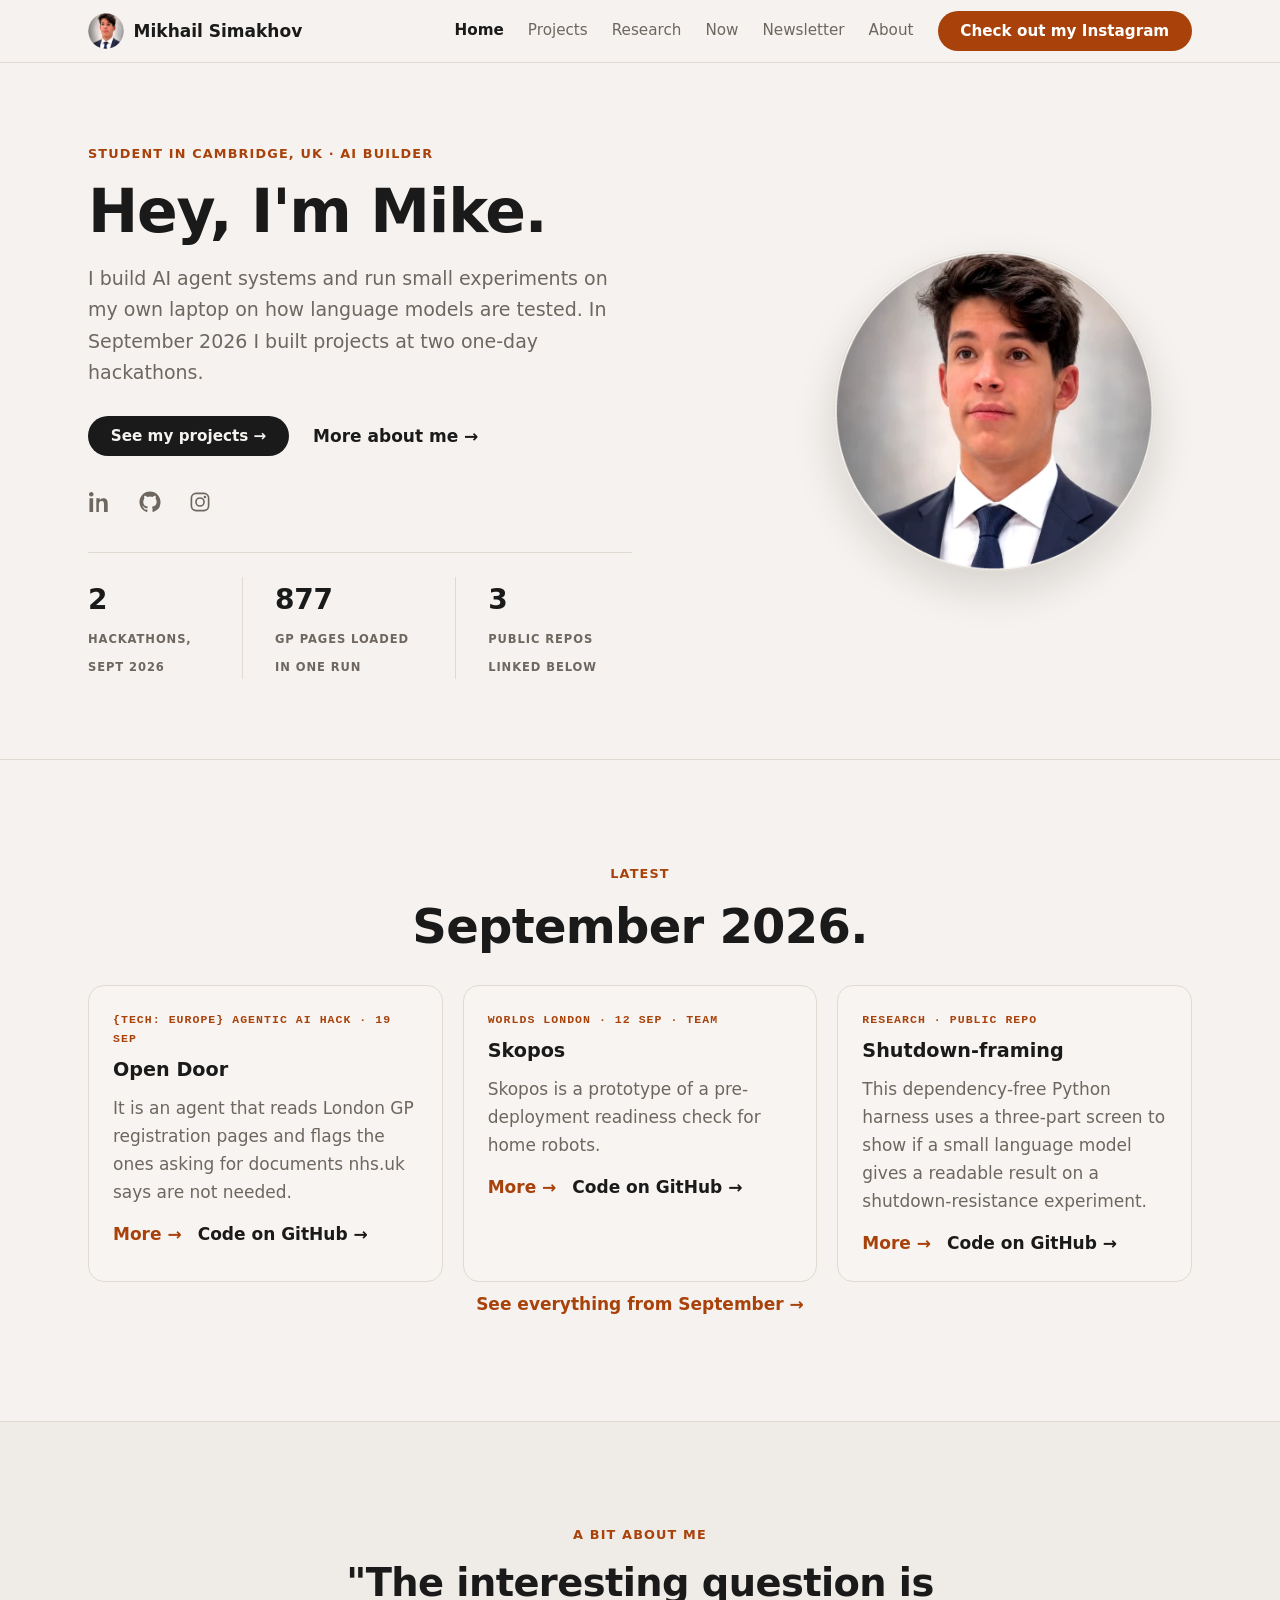
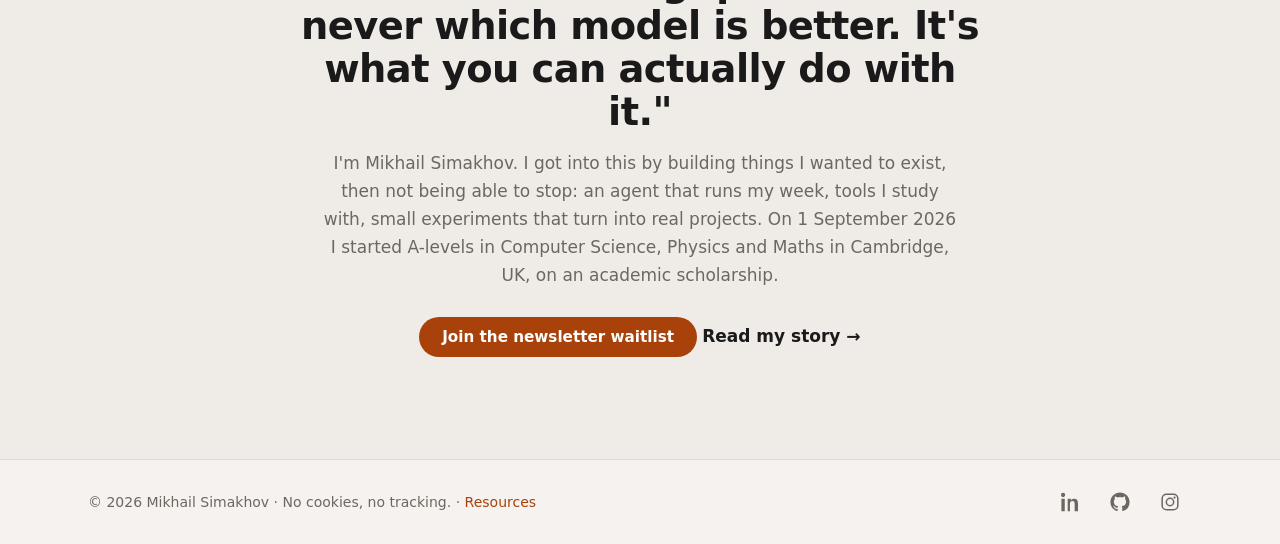
==== index.html @ c40afa93 "Split the homepage into Home, Projects, Research and Now; newsletter page says not ready yet; nav vi" ====
<!doctype html>
<html lang="en">
<head>
<meta charset="utf-8">
<meta name="viewport" content="width=device-width, initial-scale=1">
<meta http-equiv="Content-Security-Policy" content="default-src 'none'; img-src 'self'; style-src 'self'; manifest-src 'self'; base-uri 'none'; form-action 'none'">
<meta name="referrer" content="no-referrer">
<!-- Note: X-Frame-Options / CSP frame-ancestors would block iframe embedding (clickjacking),
     but they only work as HTTP response headers, which GitHub Pages cannot set, and
     frame-ancestors is ignored inside a <meta> tag. This page has no forms, auth, cookies,
     or state-changing actions, so residual clickjacking risk is limited to a tricked click
     on an outbound link to a public profile. If real header control is ever needed, front
     the site with Cloudflare and set X-Frame-Options: DENY there. -->
<title>Mikhail Simakhov · student building AI agent systems</title>
<meta name="description" content="Mikhail Simakhov is a student in Cambridge who builds AI agent systems, hackathon prototypes and small experiments on how language models are tested.">
<link rel="canonical" href="https://msimakhov-star.github.io/">
<meta name="theme-color" media="(prefers-color-scheme: light)" content="#F5F2EF">
<meta name="theme-color" media="(prefers-color-scheme: dark)" content="#17130F">
<meta property="og:type" content="website">
<meta property="og:title" content="Mikhail Simakhov">
<meta property="og:description" content="Mikhail Simakhov is a student in Cambridge who builds AI agent systems, hackathon prototypes and small experiments on how language models are tested.">
<meta property="og:url" content="https://msimakhov-star.github.io/">
<meta property="og:site_name" content="Mikhail Simakhov">
<meta property="og:locale" content="en_US">
<meta property="og:image" content="https://msimakhov-star.github.io/assets/og.png">
<meta property="og:image:width" content="1200">
<meta property="og:image:height" content="630">
<meta property="og:image:alt" content="Mikhail Simakhov, student building AI agent systems">
<meta name="twitter:card" content="summary_large_image">
<meta name="twitter:image:alt" content="Mikhail Simakhov, student building AI agent systems">
<meta name="author" content="Mikhail Simakhov">
<link rel="icon" type="image/svg+xml" href="/assets/favicon.svg">
<link rel="icon" href="/assets/favicon-32.png" type="image/png">
<link rel="apple-touch-icon" href="/assets/apple-touch-icon.png">
<link rel="manifest" href="/site.webmanifest">
<link rel="preload" as="image" href="/assets/headshot.webp" type="image/webp" fetchpriority="high">
<link rel="stylesheet" href="/styles.css">
<script type="application/ld+json">
{
  "@context": "https://schema.org",
  "@graph": [
    {
      "@type": "Person",
      "@id": "https://msimakhov-star.github.io/#person",
      "name": "Mikhail Simakhov",
      "alternateName": "Mike Simakhov",
      "url": "https://msimakhov-star.github.io/",
      "jobTitle": "Student",
      "description": "Student in Cambridge, UK, who builds AI agent systems.",
      "knowsAbout": ["Artificial intelligence", "AI agents", "LLM evaluation", "Software development"],
      "sameAs": [
        "https://www.linkedin.com/in/mikhail-simakhov-2706123b4/",
        "https://github.com/msimakhov-star",
        "https://www.instagram.com/mikgpt/"
      ]
    },
    {
      "@type": "WebSite",
      "@id": "https://msimakhov-star.github.io/#website",
      "url": "https://msimakhov-star.github.io/",
      "name": "Mikhail Simakhov",
      "author": { "@id": "https://msimakhov-star.github.io/#person" }
    }
  ]
}
</script>
</head>
<body>

<a class="skip-link" href="#top">Skip to content</a>

<header class="topbar">
  <div class="wrap-wide bar">
    <a class="brand" href="#top" aria-label="Mikhail Simakhov, home">
      <img src="/assets/headshot.webp" alt="" width="36" height="36">
      <span>Mikhail Simakhov</span>
    </a>
    <nav class="topnav" aria-label="Pages">
      <a href="/" class="active" aria-current="page">Home</a>
      <a href="/projects/">Projects</a>
      <a href="/research/">Research</a>
      <a href="/now/">Now</a>
      <a href="/newsletter/">Newsletter</a>
      <a href="/about/">About</a>
    </nav>
    <a class="btn btn-accent" href="https://www.instagram.com/mikgpt/" rel="noopener">Check out my Instagram</a>
  </div>
</header>

<main id="top">

<section class="wrap-wide hero">
  <div class="hero-text">
    <p class="kicker">Student in Cambridge, UK &middot; AI builder</p>
    <h1>Hey, I'm Mike.</h1>
    <p class="lead">I build AI agent systems and run small experiments on my own laptop on how language models are tested. In September 2026 I built projects at two one-day hackathons.</p>
    <div class="hero-actions">
      <a class="btn btn-dark" href="/projects/">See my projects &rarr;</a>
      <a class="quiet-link" href="/about/">More about me &rarr;</a>
    </div>
    <ul class="social" aria-label="Profiles">
      <li><a href="https://www.linkedin.com/in/mikhail-simakhov-2706123b4/" aria-label="LinkedIn" rel="noopener">
        <svg viewBox="0 0 24 24" width="22" height="22" aria-hidden="true"><path fill="currentColor" d="M4.98 3.5C4.98 4.88 3.87 6 2.5 6S0 4.88 0 3.5 1.12 1 2.5 1s2.48 1.12 2.48 2.5zM.5 8h4V23h-4V8zm7.5 0h3.8v2.05h.05c.53-1 1.83-2.05 3.77-2.05 4.03 0 4.78 2.65 4.78 6.1V23h-4v-7.9c0-1.88-.03-4.3-2.62-4.3-2.62 0-3.02 2.05-3.02 4.17V23H8V8z"/></svg>
      </a></li>
      <li><a href="https://github.com/msimakhov-star" aria-label="GitHub" rel="noopener">
        <svg viewBox="0 0 24 24" width="22" height="22" aria-hidden="true"><path fill="currentColor" d="M12 .5C5.65.5.5 5.65.5 12c0 5.08 3.29 9.39 7.86 10.91.58.11.79-.25.79-.55 0-.27-.01-1.17-.02-2.12-3.2.7-3.88-1.36-3.88-1.36-.52-1.33-1.28-1.68-1.28-1.68-1.04-.71.08-.7.08-.7 1.15.08 1.76 1.18 1.76 1.18 1.03 1.76 2.69 1.25 3.35.96.1-.75.4-1.25.72-1.54-2.55-.29-5.24-1.28-5.24-5.68 0-1.26.45-2.28 1.18-3.09-.12-.29-.51-1.46.11-3.04 0 0 .96-.31 3.15 1.18a10.9 10.9 0 0 1 5.74 0c2.19-1.49 3.15-1.18 3.15-1.18.62 1.58.23 2.75.11 3.04.73.81 1.18 1.83 1.18 3.09 0 4.41-2.7 5.38-5.26 5.67.41.35.77 1.05.77 2.12 0 1.53-.01 2.76-.01 3.14 0 .3.2.67.8.55A11.52 11.52 0 0 0 23.5 12C23.5 5.65 18.35.5 12 .5z"/></svg>
      </a></li>
      <li><a href="https://www.instagram.com/mikgpt/" aria-label="Instagram" rel="noopener">
        <svg viewBox="0 0 24 24" width="22" height="22" aria-hidden="true"><rect x="2.6" y="2.6" width="18.8" height="18.8" rx="5.2" fill="none" stroke="currentColor" stroke-width="1.8"/><circle cx="12" cy="12" r="4.4" fill="none" stroke="currentColor" stroke-width="1.8"/><circle cx="17.4" cy="6.6" r="1.35" fill="currentColor"/></svg>
      </a></li>
    </ul>
    <div class="stats" role="group" aria-label="Quick facts">
      <div class="stat"><strong>2</strong><span>hackathons, Sept 2026</span></div>
      <div class="stat"><strong>877</strong><span>GP pages loaded in one run</span></div>
      <div class="stat"><strong>3</strong><span>public repos linked below</span></div>
    </div>
  </div>
  <div class="hero-photo">
    <img src="/assets/headshot.webp" alt="Mikhail Simakhov" width="360" height="360" fetchpriority="high">
  </div>
</section>

<section class="band centered" id="latest">
  <div class="wrap-wide">
    <p class="kicker">Latest</p>
    <h2>September 2026.</h2>
    <div class="nl-grid">
      <article class="card nlcard">
        <p class="label">{Tech: Europe} Agentic AI Hack &middot; 19 Sep</p>
        <h3>Open Door</h3>
        <p>It is an agent that reads London GP registration pages and flags the ones asking for documents nhs.uk says are not needed.</p>
        <p class="card-links"><a class="quiet-link accent" href="/projects/#opendoor">More &rarr;</a> <a class="quiet-link" href="https://github.com/msimakhov-star/opendoor" rel="noopener">Code on GitHub &rarr;</a></p>
      </article>
      <article class="card nlcard">
        <p class="label">Worlds London &middot; 12 Sep &middot; team</p>
        <h3>Skopos</h3>
        <p>Skopos is a prototype of a pre-deployment readiness check for home robots.</p>
        <p class="card-links"><a class="quiet-link accent" href="/projects/#skopos">More &rarr;</a> <a class="quiet-link" href="https://github.com/msimakhov-star/skopos-demo" rel="noopener">Code on GitHub &rarr;</a></p>
      </article>
      <article class="card nlcard">
        <p class="label">Research &middot; public repo</p>
        <h3>Shutdown-framing</h3>
        <p>This dependency-free Python harness uses a three-part screen to show if a small language model gives a readable result on a shutdown-resistance experiment.</p>
        <p class="card-links"><a class="quiet-link accent" href="/research/#shutdown-framing">More &rarr;</a> <a class="quiet-link" href="https://github.com/msimakhov-star/shutdown-framing" rel="noopener">Code on GitHub &rarr;</a></p>
      </article>
    </div>
    <p class="centered-row"><a class="quiet-link accent" href="/now/">See everything from September &rarr;</a></p>
  </div>
</section>

<section class="band centered tinted" id="about">
  <div class="wrap-narrow">
    <p class="kicker">A bit about me</p>
    <h2 class="quote">"The interesting question is never which model is better. It's what you can actually do with it."</h2>
    <p class="sub">I'm Mikhail Simakhov. I got into this by building things I wanted to exist, then not being able to stop: an agent that runs my week, tools I study with, small experiments that turn into real projects. On 1 September 2026 I started A-levels in Computer Science, Physics and Maths in Cambridge, UK, on an academic scholarship.</p>
    <p class="centered-row"><a class="btn btn-accent" href="/newsletter/">Join the newsletter waitlist</a> <a class="quiet-link" href="/about/">Read my story &rarr;</a></p>
  </div>
</section>

</main>

<footer>
  <div class="wrap-wide foot">
    <p>&copy; 2026 Mikhail Simakhov &middot; No cookies, no tracking. &middot; <a href="/resources/">Resources</a></p>
    <ul class="social social-compact" aria-label="Profiles">
      <li><a href="https://www.linkedin.com/in/mikhail-simakhov-2706123b4/" aria-label="LinkedIn" rel="noopener">
        <svg viewBox="0 0 24 24" width="20" height="20" aria-hidden="true"><path fill="currentColor" d="M4.98 3.5C4.98 4.88 3.87 6 2.5 6S0 4.88 0 3.5 1.12 1 2.5 1s2.48 1.12 2.48 2.5zM.5 8h4V23h-4V8zm7.5 0h3.8v2.05h.05c.53-1 1.83-2.05 3.77-2.05 4.03 0 4.78 2.65 4.78 6.1V23h-4v-7.9c0-1.88-.03-4.3-2.62-4.3-2.62 0-3.02 2.05-3.02 4.17V23H8V8z"/></svg>
      </a></li>
      <li><a href="https://github.com/msimakhov-star" aria-label="GitHub" rel="noopener">
        <svg viewBox="0 0 24 24" width="20" height="20" aria-hidden="true"><path fill="currentColor" d="M12 .5C5.65.5.5 5.65.5 12c0 5.08 3.29 9.39 7.86 10.91.58.11.79-.25.79-.55 0-.27-.01-1.17-.02-2.12-3.2.7-3.88-1.36-3.88-1.36-.52-1.33-1.28-1.68-1.28-1.68-1.04-.71.08-.7.08-.7 1.15.08 1.76 1.18 1.76 1.18 1.03 1.76 2.69 1.25 3.35.96.1-.75.4-1.25.72-1.54-2.55-.29-5.24-1.28-5.24-5.68 0-1.26.45-2.28 1.18-3.09-.12-.29-.51-1.46.11-3.04 0 0 .96-.31 3.15 1.18a10.9 10.9 0 0 1 5.74 0c2.19-1.49 3.15-1.18 3.15-1.18.62 1.58.23 2.75.11 3.04.73.81 1.18 1.83 1.18 3.09 0 4.41-2.7 5.38-5.26 5.67.41.35.77 1.05.77 2.12 0 1.53-.01 2.76-.01 3.14 0 .3.2.67.8.55A11.52 11.52 0 0 0 23.5 12C23.5 5.65 18.35.5 12 .5z"/></svg>
      </a></li>
      <li><a href="https://www.instagram.com/mikgpt/" aria-label="Instagram" rel="noopener">
        <svg viewBox="0 0 24 24" width="20" height="20" aria-hidden="true"><rect x="2.6" y="2.6" width="18.8" height="18.8" rx="5.2" fill="none" stroke="currentColor" stroke-width="1.8"/><circle cx="12" cy="12" r="4.4" fill="none" stroke="currentColor" stroke-width="1.8"/><circle cx="17.4" cy="6.6" r="1.35" fill="currentColor"/></svg>
      </a></li>
    </ul>
  </div>
</footer>

</body>
</html>
---- styles.css ----
/* Mikhail Simakhov, personal site. Plain CSS, no framework. */

:root {
  color-scheme: light dark;
  --bg: #F5F2EF;
  --tint: #EFEBE6;
  --ink: #1A1A1A;
  --muted: #6E675F;
  --accent: #A8420A;
  --line: #E0DAD2;
  --card: #F7F4F1;
  --soft: #F0E7DC;
  --sans: system-ui, -apple-system, "Segoe UI", Roboto, "Helvetica Neue", sans-serif;
  --mono: ui-monospace, "SF Mono", Menlo, Consolas, monospace;
}

@media (prefers-color-scheme: dark) {
  :root {
    --bg: #17130F;
    --tint: #1C1712;
    --ink: #EDE6DB;
    --muted: #A69A89;
    --accent: #F0914E;
    --line: #2D2721;
    --card: #201B15;
    --soft: #262019;
  }
}

* { box-sizing: border-box; }

html { scroll-behavior: smooth; }
[id] { scroll-margin-top: 5rem; }
@media (prefers-reduced-motion: reduce) {
  html { scroll-behavior: auto; }
  * { transition: none !important; animation: none !important; }
}

body {
  margin: 0;
  background: var(--bg);
  color: var(--ink);
  font-family: var(--sans);
  font-size: 1.0625rem;
  line-height: 1.65;
  -webkit-font-smoothing: antialiased;
  text-rendering: optimizeLegibility;
}

.wrap-wide {
  max-width: 72rem;
  margin: 0 auto;
  padding-left: 1.5rem;
  padding-right: 1.5rem;
}
.wrap-narrow {
  max-width: 46rem;
  margin: 0 auto;
  padding-left: 1.5rem;
  padding-right: 1.5rem;
}

/* ---------- links & buttons ---------- */

a { color: var(--accent); text-decoration: none; }

:focus-visible {
  outline: 2px solid var(--accent);
  outline-offset: 3px;
  border-radius: 4px;
}

.skip-link {
  position: absolute;
  left: 0.5rem;
  top: -3rem;
  z-index: 100;
  background: var(--accent);
  color: #fff;
  padding: 0.6rem 1rem;
  border-radius: 8px;
  font-weight: 600;
  font-size: 0.95rem;
  transition: top 140ms ease;
}
.skip-link:focus { top: 0.5rem; }
@media (prefers-color-scheme: dark) {
  .skip-link { color: #17130F; }
}

.btn {
  display: inline-block;
  padding: 0.7em 1.5em;
  border-radius: 999px;
  font-weight: 600;
  font-size: 0.95rem;
  line-height: 1.2;
  white-space: nowrap;
  transition: opacity 120ms ease;
}
.btn:hover { opacity: 0.85; }
.btn-accent { background: var(--accent); color: #fff; }
.btn-dark { background: var(--ink); color: var(--bg); }
.btn-outline { border: 1px solid var(--line); color: var(--ink); background: transparent; }
@media (prefers-color-scheme: dark) {
  .btn-accent { color: #17130F; }
}

.quiet-link { color: var(--ink); font-weight: 600; }
.quiet-link:hover { color: var(--accent); }
.quiet-link.accent { color: var(--accent); }

/* ---------- top bar (sticky, like the reference) ---------- */

.topbar {
  position: sticky;
  top: 0;
  z-index: 40;
  border-bottom: 1px solid var(--line);
  background: var(--bg);
}
.bar {
  display: flex;
  align-items: center;
  gap: 1.5rem;
  padding-top: 0.7rem;
  padding-bottom: 0.7rem;
}
.brand {
  display: flex;
  align-items: center;
  gap: 0.6rem;
  color: var(--ink);
  font-weight: 700;
}
.brand img { border-radius: 50%; display: block; }
.topnav {
  display: flex;
  gap: 1.5rem;
  margin-left: auto;
}
.topnav a { color: var(--muted); font-weight: 500; font-size: 0.95rem; }
.topnav a:hover { color: var(--ink); }
.topnav a.active { color: var(--ink); font-weight: 700; }
@media (max-width: 47rem) {
  .bar { flex-wrap: wrap; row-gap: 0.25rem; }
  .bar > .btn { margin-left: auto; }
  .topbar { position: static; }
  .topnav { order: 3; width: 100%; margin-left: 0; flex-wrap: wrap; gap: 0 1.1rem; }
  .topnav a { white-space: nowrap; padding: 0.5rem 0; }
}
@media (max-width: 30rem) {
  .brand span { display: none; }
}

/* ---------- hero ---------- */

.hero {
  display: grid;
  grid-template-columns: minmax(0, 1.25fr) minmax(0, 0.75fr);
  gap: 3rem;
  align-items: center;
  padding-top: 5rem;
  padding-bottom: 5rem;
}

.kicker {
  color: var(--accent);
  font-size: 0.8rem;
  font-weight: 700;
  letter-spacing: 0.09em;
  text-transform: uppercase;
  margin: 0 0 1rem;
}

h1 {
  font-size: clamp(2.6rem, 7vw, 3.75rem);
  font-weight: 800;
  letter-spacing: -0.02em;
  line-height: 1.05;
  margin: 0 0 1.25rem;
}

.lead {
  font-size: 1.1875rem;
  color: var(--muted);
  max-width: 34rem;
  margin: 0 0 1.75rem;
}

.hero-actions {
  display: flex;
  align-items: center;
  gap: 1.5rem;
  margin-bottom: 1.5rem;
  flex-wrap: wrap;
}

.social {
  list-style: none;
  display: flex;
  gap: 0.35rem;
  padding: 0;
  margin: 0 0 1.75rem;
  margin-left: -0.6rem;
}
.social a {
  color: var(--muted);
  display: inline-flex;
  align-items: center;
  justify-content: center;
  width: 44px;
  height: 44px;
}
.social a:hover { color: var(--accent); }

.stats {
  display: flex;
  gap: 2rem;
  border-top: 1px solid var(--line);
  padding-top: 1.5rem;
  max-width: 34rem;
}
.stat + .stat {
  border-left: 1px solid var(--line);
  padding-left: 2rem;
}
.stat strong {
  display: block;
  font-size: 1.75rem;
  font-weight: 800;
  letter-spacing: -0.01em;
}
.stat span {
  font-size: 0.72rem;
  font-weight: 600;
  letter-spacing: 0.08em;
  text-transform: uppercase;
  color: var(--muted);
}

.hero-photo img {
  display: block;
  width: min(100%, 320px);
  height: auto;
  margin: 0 auto;
  border-radius: 50%;
  border: 1px solid var(--line);
  box-shadow: 0 18px 44px rgba(26, 20, 12, 0.14);
}

@media (max-width: 46rem) {
  .hero { grid-template-columns: 1fr; gap: 2rem; padding-top: 2.5rem; padding-bottom: 3rem; }
  .hero-photo { order: -1; }
  .hero-photo img { width: 168px; margin: 0; }
  .stats { gap: 1.5rem; }
}

/* ---------- section bands (border-t rhythm like the reference) ---------- */

.band {
  border-top: 1px solid var(--line);
  padding-top: clamp(4rem, 8vw, 7rem);
  padding-bottom: clamp(4rem, 8vw, 7rem);
}
.band.tinted { background: var(--tint); }

.centered { text-align: center; }
.centered .sub { margin-left: auto; margin-right: auto; }

h2 {
  font-size: clamp(1.9rem, 4.5vw, 3rem);
  font-weight: 800;
  letter-spacing: -0.015em;
  line-height: 1.12;
  margin: 0 0 1rem;
}
h2.quote { font-size: clamp(1.6rem, 4vw, 2.4rem); }

.sub {
  color: var(--muted);
  font-size: 1.0625rem;
  max-width: 40rem;
  margin: 0 0 2.25rem;
}

h3 { font-size: 1.2rem; font-weight: 700; margin: 0.35rem 0 0.6rem; }

.label {
  font-family: var(--mono);
  font-size: 0.72rem;
  letter-spacing: 0.09em;
  text-transform: uppercase;
  color: var(--accent);
  font-weight: 600;
}
p.label { margin: 0; }

.cta-row { display: flex; align-items: center; gap: 1.25rem; flex-wrap: wrap; }
.centered-row { justify-content: center; margin-top: 0.5rem; }
p.centered-row { margin-bottom: 0; }

.now { list-style: none; padding: 0; margin: 2rem 0 0; }
.now li { border-top: 1px solid var(--line); padding: 1rem 0; }
.now p { margin: 0.25rem 0 0; color: var(--muted); }

.fineprint {
  color: var(--muted);
  font-size: 0.875rem;
  margin: 1.25rem 0 0;
}
.dot {
  display: inline-block;
  width: 8px; height: 8px;
  border-radius: 50%;
  background: #3E9B4F;
  margin-right: 0.5rem;
}

/* ---------- cards ---------- */

.card {
  background: var(--card);
  border: 1px solid var(--line);
  border-radius: 16px;
  transition: transform 180ms ease, box-shadow 180ms ease, border-color 180ms ease;
}

/* ---------- writing ---------- */

.writing-grid {
  display: grid;
  grid-template-columns: minmax(0, 1fr) minmax(0, 1fr);
  gap: 3.5rem;
  align-items: center;
}
.writing-pitch { text-align: left; }
.writing-pitch .sub { margin-bottom: 1.75rem; }
.writing-cards { display: grid; gap: 1.25rem; }
.wcard {
  display: block;
  color: var(--ink);
  padding: 1.4rem 1.6rem;
  transition: border-color 120ms ease;
}
.wcard:hover { border-color: var(--accent); transform: translateY(-3px); }
.wcard .label { display: block; color: var(--muted); margin-bottom: 0.4rem; }
.wtitle { display: block; font-weight: 700; font-size: 1.08rem; line-height: 1.35; margin-bottom: 0.35rem; }
.wdesc { display: block; color: var(--muted); font-size: 0.92rem; line-height: 1.55; }
@media (max-width: 52rem) {
  .writing-grid { grid-template-columns: 1fr; gap: 2.5rem; }
  .writing-pitch { order: -1; }
}

/* ---------- projects grid ---------- */

.project-grid {
  display: grid;
  grid-template-columns: repeat(auto-fit, minmax(min(19rem, 100%), 1fr));
  gap: 1.5rem;
  text-align: left;
  margin-top: 2.5rem;
}
.pcard { overflow: hidden; display: flex; flex-direction: column; }
.pcard:hover {
  transform: translateY(-6px);
  border-color: var(--accent);
  box-shadow: 0 16px 38px rgba(26, 20, 12, 0.14);
}
@media (prefers-color-scheme: dark) {
  .pcard:hover { box-shadow: 0 16px 40px rgba(0, 0, 0, 0.5); }
}
.pimg {
  background: var(--soft);
  border-bottom: 1px solid var(--line);
  padding: 1rem;
  overflow: hidden;
}
.pimg svg, .pimg img { transition: transform 220ms ease; }
.pcard:hover .pimg svg,
.pcard:hover .pimg img { transform: scale(1.03); }
.pimg svg { display: block; width: 100%; height: auto; }
.pimg-shot { padding: 0; }
.pimg-shot img { display: block; width: 100%; height: auto; }
.pcard:hover .d-main rect { stroke-width: 2; }
.pbody { padding: 1.4rem 1.6rem 1.6rem; }
.pbody p { color: var(--muted); font-size: 0.95rem; line-height: 1.6; margin: 0.6rem 0 0; }
.pbody p.label { color: var(--accent); margin: 0; }
.pbody h3 { color: var(--ink); }

.stack {
  font-family: var(--mono);
  font-size: 0.78rem;
  color: var(--muted) !important;
  margin-top: 1rem !important;
}

/* diagram nodes (used inside project card images) */
.d-node rect { fill: var(--bg); stroke: var(--muted); stroke-width: 1; }
.d-node text {
  fill: var(--ink);
  font-family: var(--mono);
  font-size: 12.5px;
  text-anchor: middle;
}
.d-main rect { stroke: var(--accent); stroke-width: 1.5; }
.d-arrow { stroke: var(--muted); stroke-width: 1.25; fill: none; }

/* ---------- toolbox ---------- */

.logo-strip {
  display: flex;
  flex-wrap: wrap;
  justify-content: center;
  gap: 0.5rem 2.5rem;
  border: 1px solid var(--line);
  border-radius: 16px;
  background: var(--card);
  padding: 1.5rem 2rem;
  margin: 0 auto 2.25rem;
  max-width: 56rem;
}
.logo-strip span {
  font-weight: 700;
  font-size: 1.05rem;
  color: var(--muted);
  transition: color 160ms ease;
}
.logo-strip:hover span { color: var(--ink); }

/* ---------- about ---------- */

#about .sub { margin-bottom: 1.75rem; }

/* ---------- daily stack ---------- */

.stack-grid {
  display: grid;
  grid-template-columns: repeat(auto-fit, minmax(min(15rem, 100%), 1fr));
  gap: 1.5rem;
  margin-top: 2.5rem;
  text-align: center;
}
.scard { padding: 2rem 1.75rem; }
.scard:hover {
  transform: translateY(-4px);
  border-color: var(--accent);
  box-shadow: 0 14px 32px rgba(26, 20, 12, 0.12);
}
@media (prefers-color-scheme: dark) {
  .scard:hover { box-shadow: 0 14px 34px rgba(0, 0, 0, 0.45); }
}
.scard p { color: var(--muted); font-size: 0.95rem; line-height: 1.6; margin: 0.4rem 0 1rem; }
.sicon { color: var(--ink); margin-bottom: 0.75rem; transition: color 180ms ease, transform 180ms ease; }
.sicon svg { display: inline-block; }
.scard:hover .sicon { color: var(--accent); transform: scale(1.08); }

/* ---------- 404 ---------- */

.notfound {
  max-width: 40rem;
  margin: 0 auto;
  min-height: 70vh;
  display: flex;
  flex-direction: column;
  justify-content: center;
  padding: 4rem 1.5rem;
}
.notfound h1 { margin-bottom: 1.25rem; }
.notfound .lead { margin-bottom: 2rem; }

/* ---------- footer ---------- */

footer { border-top: 1px solid var(--line); }
.foot {
  display: flex;
  align-items: center;
  justify-content: space-between;
  gap: 1rem;
  padding-top: 1.25rem;
  padding-bottom: 1.25rem;
  flex-wrap: wrap;
}
.foot p { font-size: 0.875rem; color: var(--muted); margin: 0; }
.social-compact { margin: 0; }
.social-compact a { width: 44px; height: 44px; }

/* ---------- newsletter page ---------- */

.nl-hero { padding-top: 2rem; }
.nl-face {
  border-radius: 50%;
  border: 1px solid var(--line);
  margin-bottom: 1rem;
}
.nl-form {
  display: flex;
  gap: 0.6rem;
  justify-content: center;
  flex-wrap: wrap;
  margin: 1.75rem auto 0.75rem;
  max-width: 30rem;
}
.nl-form input[type="email"] {
  flex: 1 1 14rem;
  min-width: 0;
  padding: 0.85rem 1.1rem;
  font: inherit;
  color: var(--ink);
  background: var(--card);
  border: 1px solid var(--line);
  border-radius: 10px;
}
.nl-form input[type="email"]::placeholder { color: var(--muted); }
.nl-form .btn { flex: 0 0 auto; }
.nl-grid {
  display: grid;
  grid-template-columns: repeat(auto-fit, minmax(15rem, 1fr));
  gap: 1.25rem;
  margin-top: 2rem;
  text-align: left;
}
.nlcard { padding: 1.5rem; }
.nlcard h3 { margin: 0 0 0.5rem; }
.nlcard p { margin: 0; color: var(--muted); }
.nlcard p.card-links { margin-top: 0.9rem; display: flex; gap: 1rem; flex-wrap: wrap; }
.project-grid.single { max-width: 36rem; margin-left: auto; margin-right: auto; }
.nlcard p.label { color: var(--accent); margin-bottom: 0.35rem; }
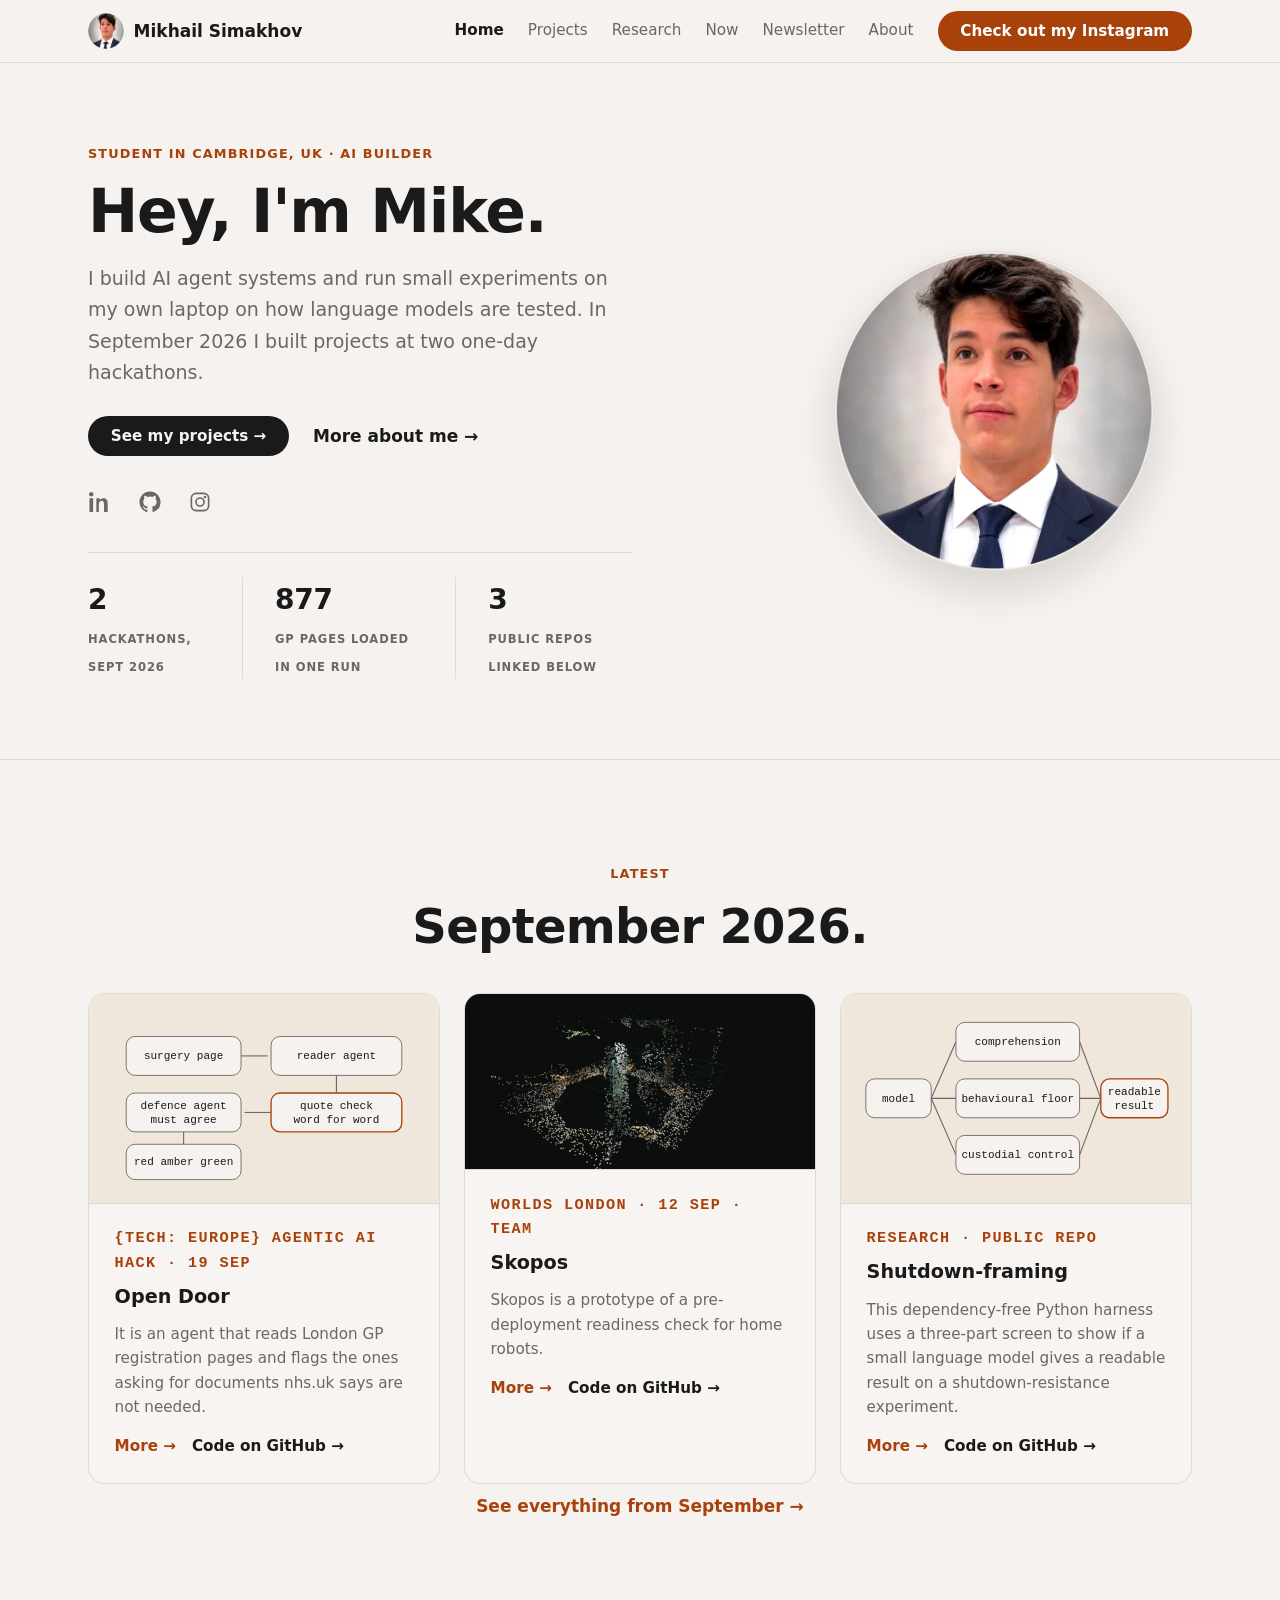
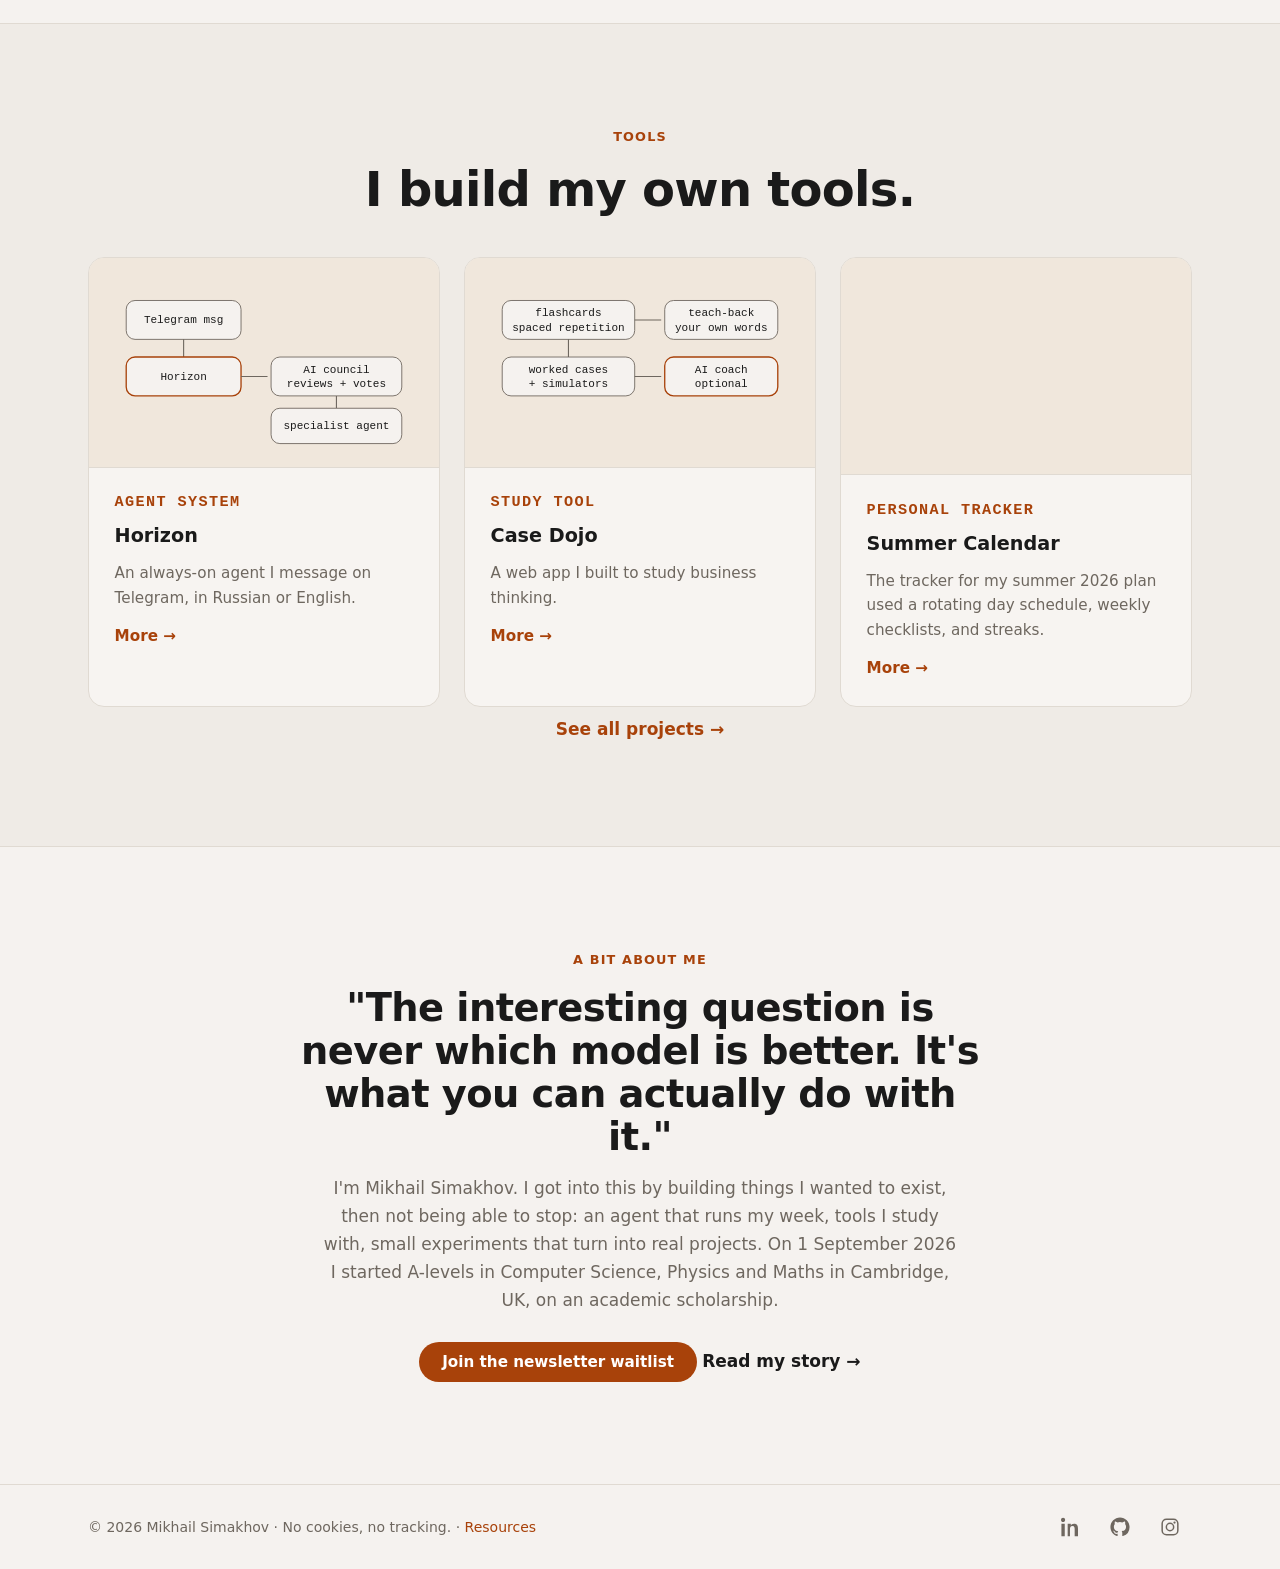
==== commit 4bf67384: "Add both research papers (descriptions only) and project pictures back on the homepage" ====
--- a/index.html
+++ b/index.html
@@ -124,31 +124,123 @@
   <div class="wrap-wide">
     <p class="kicker">Latest</p>
     <h2>September 2026.</h2>
-    <div class="nl-grid">
-      <article class="card nlcard">
-        <p class="label">{Tech: Europe} Agentic AI Hack &middot; 19 Sep</p>
-        <h3>Open Door</h3>
-        <p>It is an agent that reads London GP registration pages and flags the ones asking for documents nhs.uk says are not needed.</p>
-        <p class="card-links"><a class="quiet-link accent" href="/projects/#opendoor">More &rarr;</a> <a class="quiet-link" href="https://github.com/msimakhov-star/opendoor" rel="noopener">Code on GitHub &rarr;</a></p>
-      </article>
-      <article class="card nlcard">
-        <p class="label">Worlds London &middot; 12 Sep &middot; team</p>
-        <h3>Skopos</h3>
-        <p>Skopos is a prototype of a pre-deployment readiness check for home robots.</p>
-        <p class="card-links"><a class="quiet-link accent" href="/projects/#skopos">More &rarr;</a> <a class="quiet-link" href="https://github.com/msimakhov-star/skopos-demo" rel="noopener">Code on GitHub &rarr;</a></p>
-      </article>
-      <article class="card nlcard">
-        <p class="label">Research &middot; public repo</p>
-        <h3>Shutdown-framing</h3>
-        <p>This dependency-free Python harness uses a three-part screen to show if a small language model gives a readable result on a shutdown-resistance experiment.</p>
-        <p class="card-links"><a class="quiet-link accent" href="/research/#shutdown-framing">More &rarr;</a> <a class="quiet-link" href="https://github.com/msimakhov-star/shutdown-framing" rel="noopener">Code on GitHub &rarr;</a></p>
+    <div class="project-grid">
+      <article class="card pcard">
+        <div class="pimg" aria-hidden="true">
+          <svg viewBox="0 0 360 200" xmlns="http://www.w3.org/2000/svg">
+            <g class="d-node"><rect x="24" y="30" width="130" height="44" rx="10"/><text x="89" y="56">surgery page</text></g>
+            <path class="d-arrow" d="M154 52h30"/>
+            <g class="d-node"><rect x="188" y="30" width="148" height="44" rx="10"/><text x="262" y="56">reader agent</text></g>
+            <path class="d-arrow" d="M262 74v20"/>
+            <g class="d-node d-main"><rect x="188" y="94" width="148" height="44" rx="10"/><text x="262" y="112">quote check</text><text x="262" y="128">word for word</text></g>
+            <path class="d-arrow" d="M188 116h-30"/>
+            <g class="d-node"><rect x="24" y="94" width="130" height="44" rx="10"/><text x="89" y="112">defence agent</text><text x="89" y="128">must agree</text></g>
+            <path class="d-arrow" d="M89 138v14"/>
+            <g class="d-node"><rect x="24" y="152" width="130" height="40" rx="10"/><text x="89" y="176">red amber green</text></g>
+          </svg>
+        </div>
+        <div class="pbody">
+          <p class="label">{Tech: Europe} Agentic AI Hack &middot; 19 Sep</p>
+          <h3>Open Door</h3>
+          <p>It is an agent that reads London GP registration pages and flags the ones asking for documents nhs.uk says are not needed.</p>
+          <p class="card-links"><a class="quiet-link accent" href="/projects/#opendoor">More &rarr;</a> <a class="quiet-link" href="https://github.com/msimakhov-star/opendoor" rel="noopener">Code on GitHub &rarr;</a></p>
+        </div>
+      </article>
+      <article class="card pcard">
+        <div class="pimg pimg-shot">
+          <img src="/assets/skopos.webp" alt="Skopos point cloud view: a room rebuilt as coloured dots, with a grid floor" width="1400" height="700" loading="lazy" decoding="async">
+        </div>
+        <div class="pbody">
+          <p class="label">Worlds London &middot; 12 Sep &middot; team</p>
+          <h3>Skopos</h3>
+          <p>Skopos is a prototype of a pre-deployment readiness check for home robots.</p>
+          <p class="card-links"><a class="quiet-link accent" href="/projects/#skopos">More &rarr;</a> <a class="quiet-link" href="https://github.com/msimakhov-star/skopos-demo" rel="noopener">Code on GitHub &rarr;</a></p>
+        </div>
+      </article>
+      <article class="card pcard">
+        <div class="pimg" aria-hidden="true">
+          <svg viewBox="0 0 360 200" xmlns="http://www.w3.org/2000/svg">
+            <g class="d-node"><rect x="10" y="78" width="74" height="44" rx="10"/><text x="47" y="104">model</text></g>
+            <path class="d-arrow" d="M84 100L112 36M84 100h28M84 100L112 164"/>
+            <g class="d-node"><rect x="112" y="14" width="140" height="44" rx="10"/><text x="182" y="40">comprehension</text></g>
+            <g class="d-node"><rect x="112" y="78" width="140" height="44" rx="10"/><text x="182" y="104">behavioural floor</text></g>
+            <g class="d-node"><rect x="112" y="142" width="140" height="44" rx="10"/><text x="182" y="168">custodial control</text></g>
+            <path class="d-arrow" d="M252 36L276 100M252 100h24M252 164L276 100"/>
+            <g class="d-node d-main"><rect x="276" y="78" width="76" height="44" rx="10"/><text x="314" y="96">readable</text><text x="314" y="112">result</text></g>
+          </svg>
+        </div>
+        <div class="pbody">
+          <p class="label">Research &middot; public repo</p>
+          <h3>Shutdown-framing</h3>
+          <p>This dependency-free Python harness uses a three-part screen to show if a small language model gives a readable result on a shutdown-resistance experiment.</p>
+          <p class="card-links"><a class="quiet-link accent" href="/research/#shutdown-framing">More &rarr;</a> <a class="quiet-link" href="https://github.com/msimakhov-star/shutdown-framing" rel="noopener">Code on GitHub &rarr;</a></p>
+        </div>
       </article>
     </div>
     <p class="centered-row"><a class="quiet-link accent" href="/now/">See everything from September &rarr;</a></p>
   </div>
 </section>
 
-<section class="band centered tinted" id="about">
+<section class="band centered tinted" id="tools">
+  <div class="wrap-wide">
+    <p class="kicker">Tools</p>
+    <h2>I build my own tools.</h2>
+    <div class="project-grid">
+      <article class="card pcard">
+        <div class="pimg" aria-hidden="true">
+          <svg viewBox="0 0 360 200" xmlns="http://www.w3.org/2000/svg">
+            <g class="d-node"><rect x="24" y="30" width="130" height="44" rx="10"/><text x="89" y="56">Telegram msg</text></g>
+            <path class="d-arrow" d="M89 74v20"/>
+            <g class="d-node d-main"><rect x="24" y="94" width="130" height="44" rx="10"/><text x="89" y="120">Horizon</text></g>
+            <path class="d-arrow" d="M154 116h30"/>
+            <g class="d-node"><rect x="188" y="94" width="148" height="44" rx="10"/><text x="262" y="112">AI council</text><text x="262" y="128">reviews + votes</text></g>
+            <path class="d-arrow" d="M262 138v14"/>
+            <g class="d-node"><rect x="188" y="152" width="148" height="40" rx="10"/><text x="262" y="176">specialist agent</text></g>
+          </svg>
+        </div>
+        <div class="pbody">
+          <p class="label">Agent system</p>
+          <h3>Horizon</h3>
+          <p>An always-on agent I message on Telegram, in Russian or English.</p>
+          <p class="card-links"><a class="quiet-link accent" href="/projects/#horizon">More &rarr;</a></p>
+        </div>
+      </article>
+      <article class="card pcard">
+        <div class="pimg" aria-hidden="true">
+          <svg viewBox="0 0 360 200" xmlns="http://www.w3.org/2000/svg">
+            <g class="d-node"><rect x="24" y="30" width="150" height="44" rx="10"/><text x="99" y="48">flashcards</text><text x="99" y="64">spaced repetition</text></g>
+            <path class="d-arrow" d="M174 52h30"/>
+            <g class="d-node"><rect x="208" y="30" width="128" height="44" rx="10"/><text x="272" y="48">teach-back</text><text x="272" y="64">your own words</text></g>
+            <path class="d-arrow" d="M99 74v20"/>
+            <g class="d-node"><rect x="24" y="94" width="150" height="44" rx="10"/><text x="99" y="112">worked cases</text><text x="99" y="128">+ simulators</text></g>
+            <path class="d-arrow" d="M174 116h30"/>
+            <g class="d-node d-main"><rect x="208" y="94" width="128" height="44" rx="10"/><text x="272" y="112">AI coach</text><text x="272" y="128">optional</text></g>
+          </svg>
+        </div>
+        <div class="pbody">
+          <p class="label">Study tool</p>
+          <h3>Case Dojo</h3>
+          <p>A web app I built to study business thinking.</p>
+          <p class="card-links"><a class="quiet-link accent" href="/projects/#case-dojo">More &rarr;</a></p>
+        </div>
+      </article>
+      <article class="card pcard">
+        <div class="pimg pimg-shot">
+          <img src="/assets/summercal.webp" alt="Summer Calendar month view: a June grid where each day shows coloured dots for planned focus areas" width="1400" height="865" loading="lazy" decoding="async">
+        </div>
+        <div class="pbody">
+          <p class="label">Personal tracker</p>
+          <h3>Summer Calendar</h3>
+          <p>The tracker for my summer 2026 plan used a rotating day schedule, weekly checklists, and streaks.</p>
+          <p class="card-links"><a class="quiet-link accent" href="/projects/#summer-calendar">More &rarr;</a></p>
+        </div>
+      </article>
+    </div>
+    <p class="centered-row"><a class="quiet-link accent" href="/projects/">See all projects &rarr;</a></p>
+  </div>
+</section>
+
+<section class="band centered" id="about">
   <div class="wrap-narrow">
     <p class="kicker">A bit about me</p>
     <h2 class="quote">"The interesting question is never which model is better. It's what you can actually do with it."</h2>
--- a/styles.css
+++ b/styles.css
@@ -523,6 +523,6 @@
 .nlcard { padding: 1.5rem; }
 .nlcard h3 { margin: 0 0 0.5rem; }
 .nlcard p { margin: 0; color: var(--muted); }
-.nlcard p.card-links { margin-top: 0.9rem; display: flex; gap: 1rem; flex-wrap: wrap; }
+p.card-links { margin-top: 0.9rem; display: flex; gap: 1rem; flex-wrap: wrap; }
 .project-grid.single { max-width: 36rem; margin-left: auto; margin-right: auto; }
 .nlcard p.label { color: var(--accent); margin-bottom: 0.35rem; }
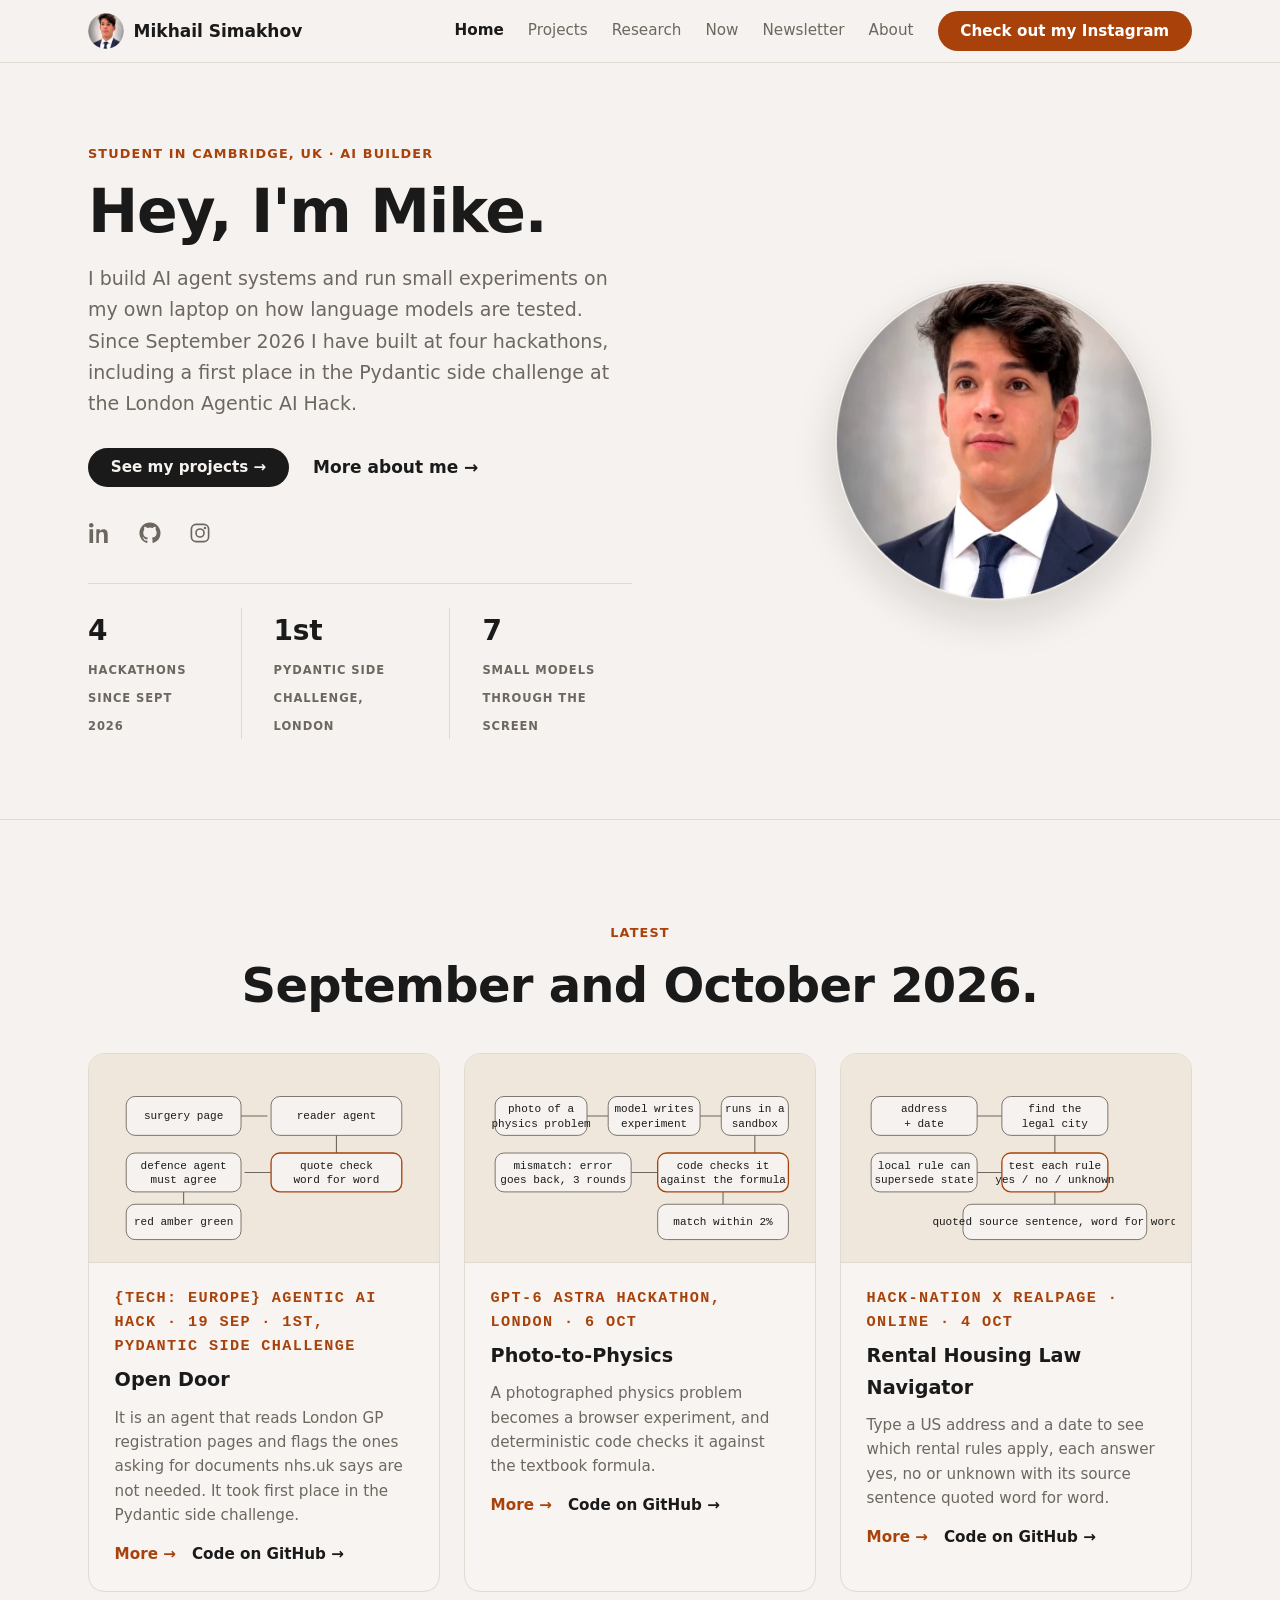
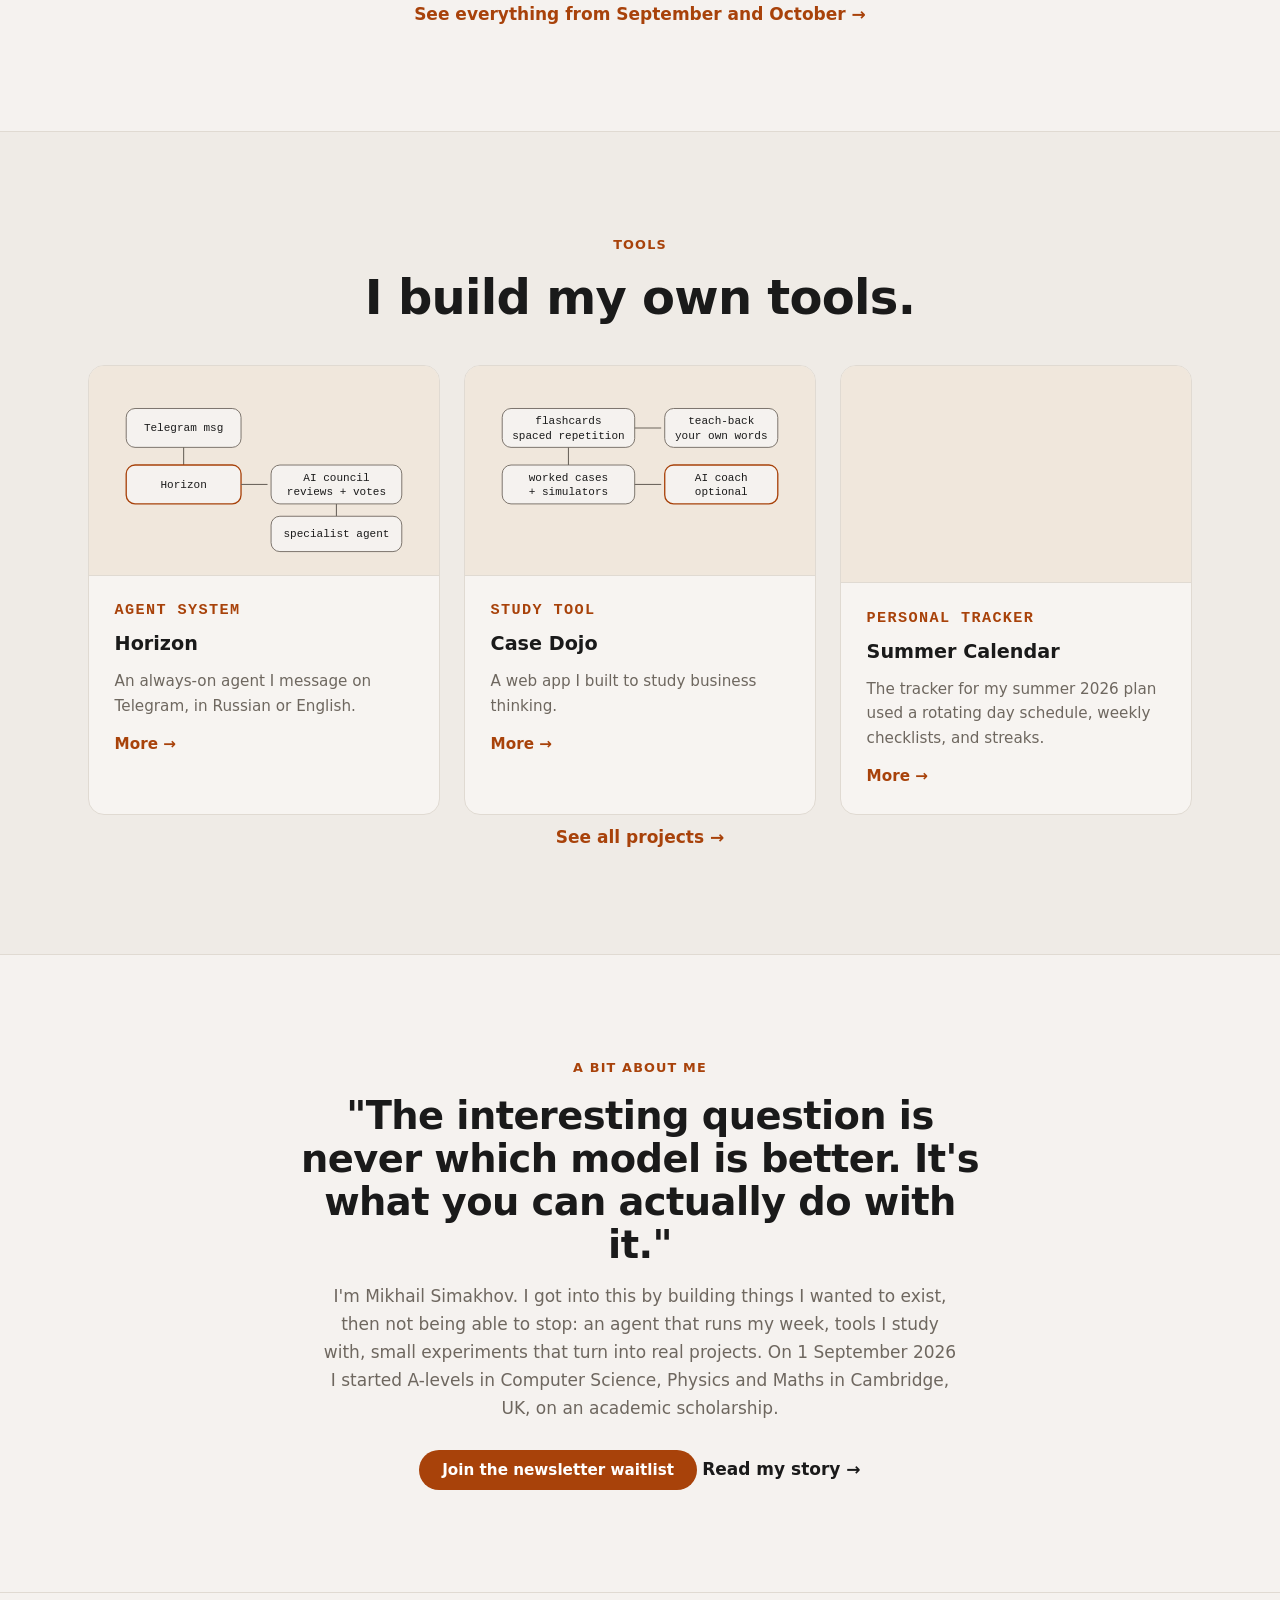
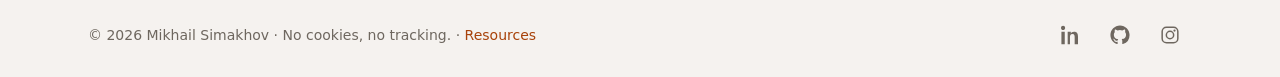
==== commit 993b9f99: "October update: Open Door first place, Photo-to-Physics and Rental Housing Law Navigator cards, seve" ====
--- a/index.html
+++ b/index.html
@@ -22,7 +22,7 @@
 <meta property="og:url" content="https://msimakhov-star.github.io/">
 <meta property="og:site_name" content="Mikhail Simakhov">
 <meta property="og:locale" content="en_US">
-<meta property="og:image" content="https://msimakhov-star.github.io/assets/og.png">
+<meta property="og:image" content="https://msimakhov-star.github.io/assets/og-2026-10.png">
 <meta property="og:image:width" content="1200">
 <meta property="og:image:height" content="630">
 <meta property="og:image:alt" content="Mikhail Simakhov, student building AI agent systems">
@@ -48,6 +48,7 @@
       "jobTitle": "Student",
       "description": "Student in Cambridge, UK, who builds AI agent systems.",
       "knowsAbout": ["Artificial intelligence", "AI agents", "LLM evaluation", "Software development"],
+      "award": "First place, Pydantic side challenge, London Agentic AI Hack by {Tech: Europe}, September 2026",
       "sameAs": [
         "https://www.linkedin.com/in/mikhail-simakhov-2706123b4/",
         "https://github.com/msimakhov-star",
@@ -93,7 +94,7 @@
   <div class="hero-text">
     <p class="kicker">Student in Cambridge, UK &middot; AI builder</p>
     <h1>Hey, I'm Mike.</h1>
-    <p class="lead">I build AI agent systems and run small experiments on my own laptop on how language models are tested. In September 2026 I built projects at two one-day hackathons.</p>
+    <p class="lead">I build AI agent systems and run small experiments on my own laptop on how language models are tested. Since September 2026 I have built at four hackathons, including a first place in the Pydantic side challenge at the London Agentic AI Hack.</p>
     <div class="hero-actions">
       <a class="btn btn-dark" href="/projects/">See my projects &rarr;</a>
       <a class="quiet-link" href="/about/">More about me &rarr;</a>
@@ -110,9 +111,9 @@
       </a></li>
     </ul>
     <div class="stats" role="group" aria-label="Quick facts">
-      <div class="stat"><strong>2</strong><span>hackathons, Sept 2026</span></div>
-      <div class="stat"><strong>877</strong><span>GP pages loaded in one run</span></div>
-      <div class="stat"><strong>3</strong><span>public repos linked below</span></div>
+      <div class="stat"><strong>4</strong><span>hackathons since Sept 2026</span></div>
+      <div class="stat"><strong>1st</strong><span>Pydantic side challenge, London</span></div>
+      <div class="stat"><strong>7</strong><span>small models through the screen</span></div>
     </div>
   </div>
   <div class="hero-photo">
@@ -123,7 +124,7 @@
 <section class="band centered" id="latest">
   <div class="wrap-wide">
     <p class="kicker">Latest</p>
-    <h2>September 2026.</h2>
+    <h2>September and October 2026.</h2>
     <div class="project-grid">
       <article class="card pcard">
         <div class="pimg" aria-hidden="true">
@@ -140,44 +141,58 @@
           </svg>
         </div>
         <div class="pbody">
-          <p class="label">{Tech: Europe} Agentic AI Hack &middot; 19 Sep</p>
+          <p class="label">{Tech: Europe} Agentic AI Hack &middot; 19 Sep &middot; 1st, Pydantic side challenge</p>
           <h3>Open Door</h3>
-          <p>It is an agent that reads London GP registration pages and flags the ones asking for documents nhs.uk says are not needed.</p>
+          <p>It is an agent that reads London GP registration pages and flags the ones asking for documents nhs.uk says are not needed. It took first place in the Pydantic side challenge.</p>
           <p class="card-links"><a class="quiet-link accent" href="/projects/#opendoor">More &rarr;</a> <a class="quiet-link" href="https://github.com/msimakhov-star/opendoor" rel="noopener">Code on GitHub &rarr;</a></p>
         </div>
       </article>
       <article class="card pcard">
-        <div class="pimg pimg-shot">
-          <img src="/assets/skopos.webp" alt="Skopos point cloud view: a room rebuilt as coloured dots, with a grid floor" width="1400" height="700" loading="lazy" decoding="async">
-        </div>
-        <div class="pbody">
-          <p class="label">Worlds London &middot; 12 Sep &middot; team</p>
-          <h3>Skopos</h3>
-          <p>Skopos is a prototype of a pre-deployment readiness check for home robots.</p>
-          <p class="card-links"><a class="quiet-link accent" href="/projects/#skopos">More &rarr;</a> <a class="quiet-link" href="https://github.com/msimakhov-star/skopos-demo" rel="noopener">Code on GitHub &rarr;</a></p>
-        </div>
-      </article>
-      <article class="card pcard">
-        <div class="pimg" aria-hidden="true">
-          <svg viewBox="0 0 360 200" xmlns="http://www.w3.org/2000/svg">
-            <g class="d-node"><rect x="10" y="78" width="74" height="44" rx="10"/><text x="47" y="104">model</text></g>
-            <path class="d-arrow" d="M84 100L112 36M84 100h28M84 100L112 164"/>
-            <g class="d-node"><rect x="112" y="14" width="140" height="44" rx="10"/><text x="182" y="40">comprehension</text></g>
-            <g class="d-node"><rect x="112" y="78" width="140" height="44" rx="10"/><text x="182" y="104">behavioural floor</text></g>
-            <g class="d-node"><rect x="112" y="142" width="140" height="44" rx="10"/><text x="182" y="168">custodial control</text></g>
-            <path class="d-arrow" d="M252 36L276 100M252 100h24M252 164L276 100"/>
-            <g class="d-node d-main"><rect x="276" y="78" width="76" height="44" rx="10"/><text x="314" y="96">readable</text><text x="314" y="112">result</text></g>
-          </svg>
-        </div>
-        <div class="pbody">
-          <p class="label">Research &middot; public repo</p>
-          <h3>Shutdown-framing</h3>
-          <p>This dependency-free Python harness uses a three-part screen to show if a small language model gives a readable result on a shutdown-resistance experiment.</p>
-          <p class="card-links"><a class="quiet-link accent" href="/research/#shutdown-framing">More &rarr;</a> <a class="quiet-link" href="https://github.com/msimakhov-star/shutdown-framing" rel="noopener">Code on GitHub &rarr;</a></p>
-        </div>
-      </article>
-    </div>
-    <p class="centered-row"><a class="quiet-link accent" href="/now/">See everything from September &rarr;</a></p>
+        <div class="pimg" aria-hidden="true">
+          <svg viewBox="0 0 360 200" xmlns="http://www.w3.org/2000/svg">
+            <g class="d-node"><rect x="16" y="30" width="104" height="44" rx="10"/><text x="68" y="48">photo of a</text><text x="68" y="64">physics problem</text></g>
+            <path class="d-arrow" d="M120 52h24"/>
+            <g class="d-node"><rect x="144" y="30" width="104" height="44" rx="10"/><text x="196" y="48">model writes</text><text x="196" y="64">experiment</text></g>
+            <path class="d-arrow" d="M248 52h24"/>
+            <g class="d-node"><rect x="272" y="30" width="76" height="44" rx="10"/><text x="310" y="48">runs in a</text><text x="310" y="64">sandbox</text></g>
+            <path class="d-arrow" d="M310 74v20"/>
+            <g class="d-node d-main"><rect x="200" y="94" width="148" height="44" rx="10"/><text x="274" y="112">code checks it</text><text x="274" y="128">against the formula</text></g>
+            <path class="d-arrow" d="M200 116h-30"/>
+            <g class="d-node"><rect x="16" y="94" width="154" height="44" rx="10"/><text x="93" y="112">mismatch: error</text><text x="93" y="128">goes back, 3 rounds</text></g>
+            <path class="d-arrow" d="M274 138v14"/>
+            <g class="d-node"><rect x="200" y="152" width="148" height="40" rx="10"/><text x="274" y="176">match within 2%</text></g>
+          </svg>
+        </div>
+        <div class="pbody">
+          <p class="label">GPT-6 Astra Hackathon, London &middot; 6 Oct</p>
+          <h3>Photo-to-Physics</h3>
+          <p>A photographed physics problem becomes a browser experiment, and deterministic code checks it against the textbook formula.</p>
+          <p class="card-links"><a class="quiet-link accent" href="/projects/#photo-to-physics">More &rarr;</a> <a class="quiet-link" href="https://github.com/msimakhov-star/pixel-perfect-replica" rel="noopener">Code on GitHub &rarr;</a></p>
+        </div>
+      </article>
+      <article class="card pcard">
+        <div class="pimg" aria-hidden="true">
+          <svg viewBox="0 0 360 200" xmlns="http://www.w3.org/2000/svg">
+            <g class="d-node"><rect x="16" y="30" width="120" height="44" rx="10"/><text x="76" y="48">address</text><text x="76" y="64">+ date</text></g>
+            <path class="d-arrow" d="M136 52h28"/>
+            <g class="d-node"><rect x="164" y="30" width="120" height="44" rx="10"/><text x="224" y="48">find the</text><text x="224" y="64">legal city</text></g>
+            <path class="d-arrow" d="M224 74v20"/>
+            <g class="d-node d-main"><rect x="164" y="94" width="120" height="44" rx="10"/><text x="224" y="112">test each rule</text><text x="224" y="128">yes / no / unknown</text></g>
+            <path class="d-arrow" d="M164 116h-28"/>
+            <g class="d-node"><rect x="16" y="94" width="120" height="44" rx="10"/><text x="76" y="112">local rule can</text><text x="76" y="128">supersede state</text></g>
+            <path class="d-arrow" d="M224 138v14"/>
+            <g class="d-node"><rect x="120" y="152" width="208" height="40" rx="10"/><text x="224" y="176">quoted source sentence, word for word</text></g>
+          </svg>
+        </div>
+        <div class="pbody">
+          <p class="label">Hack-Nation x RealPage &middot; online &middot; 4 Oct</p>
+          <h3>Rental Housing Law Navigator</h3>
+          <p>Type a US address and a date to see which rental rules apply, each answer yes, no or unknown with its source sentence quoted word for word.</p>
+          <p class="card-links"><a class="quiet-link accent" href="/projects/#rental-housing">More &rarr;</a> <a class="quiet-link" href="https://github.com/msimakhov-star/rental-housing-law-navigator" rel="noopener">Code on GitHub &rarr;</a></p>
+        </div>
+      </article>
+    </div>
+    <p class="centered-row"><a class="quiet-link accent" href="/now/">See everything from September and October &rarr;</a></p>
   </div>
 </section>
 
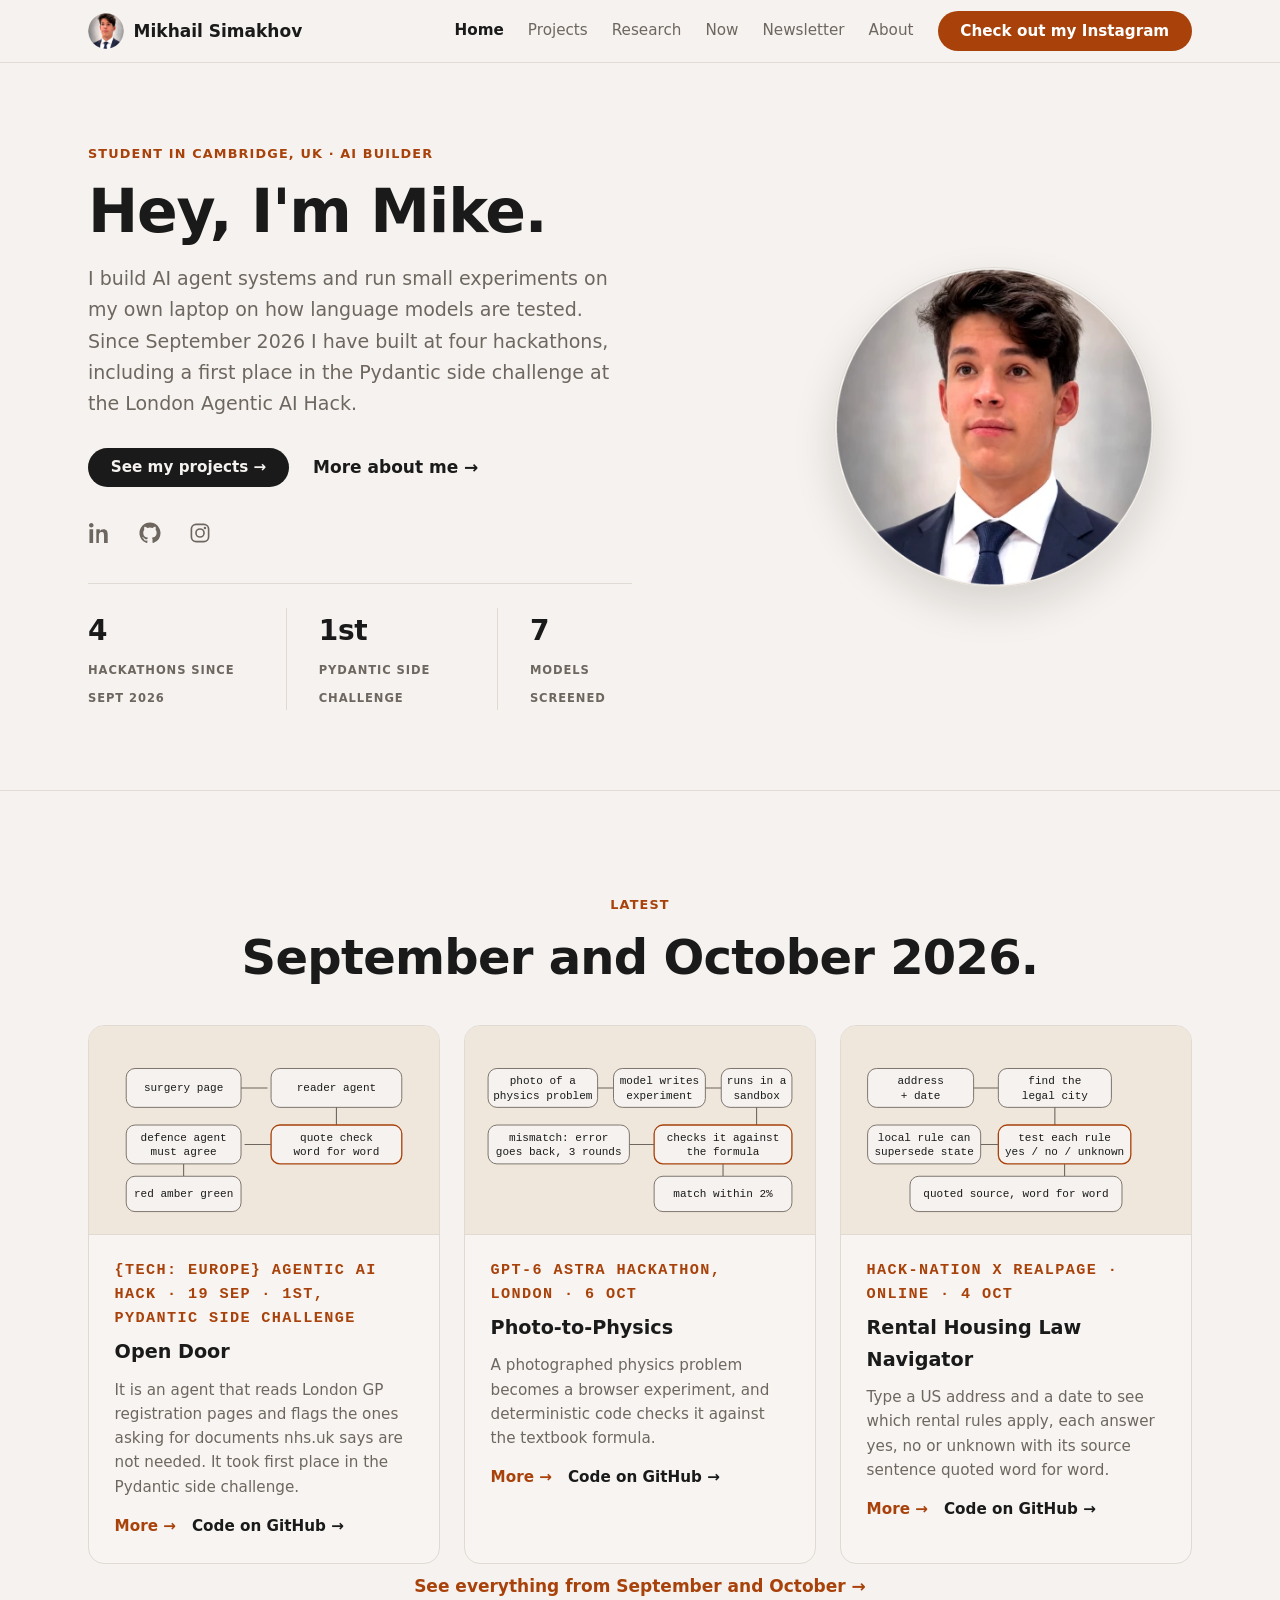
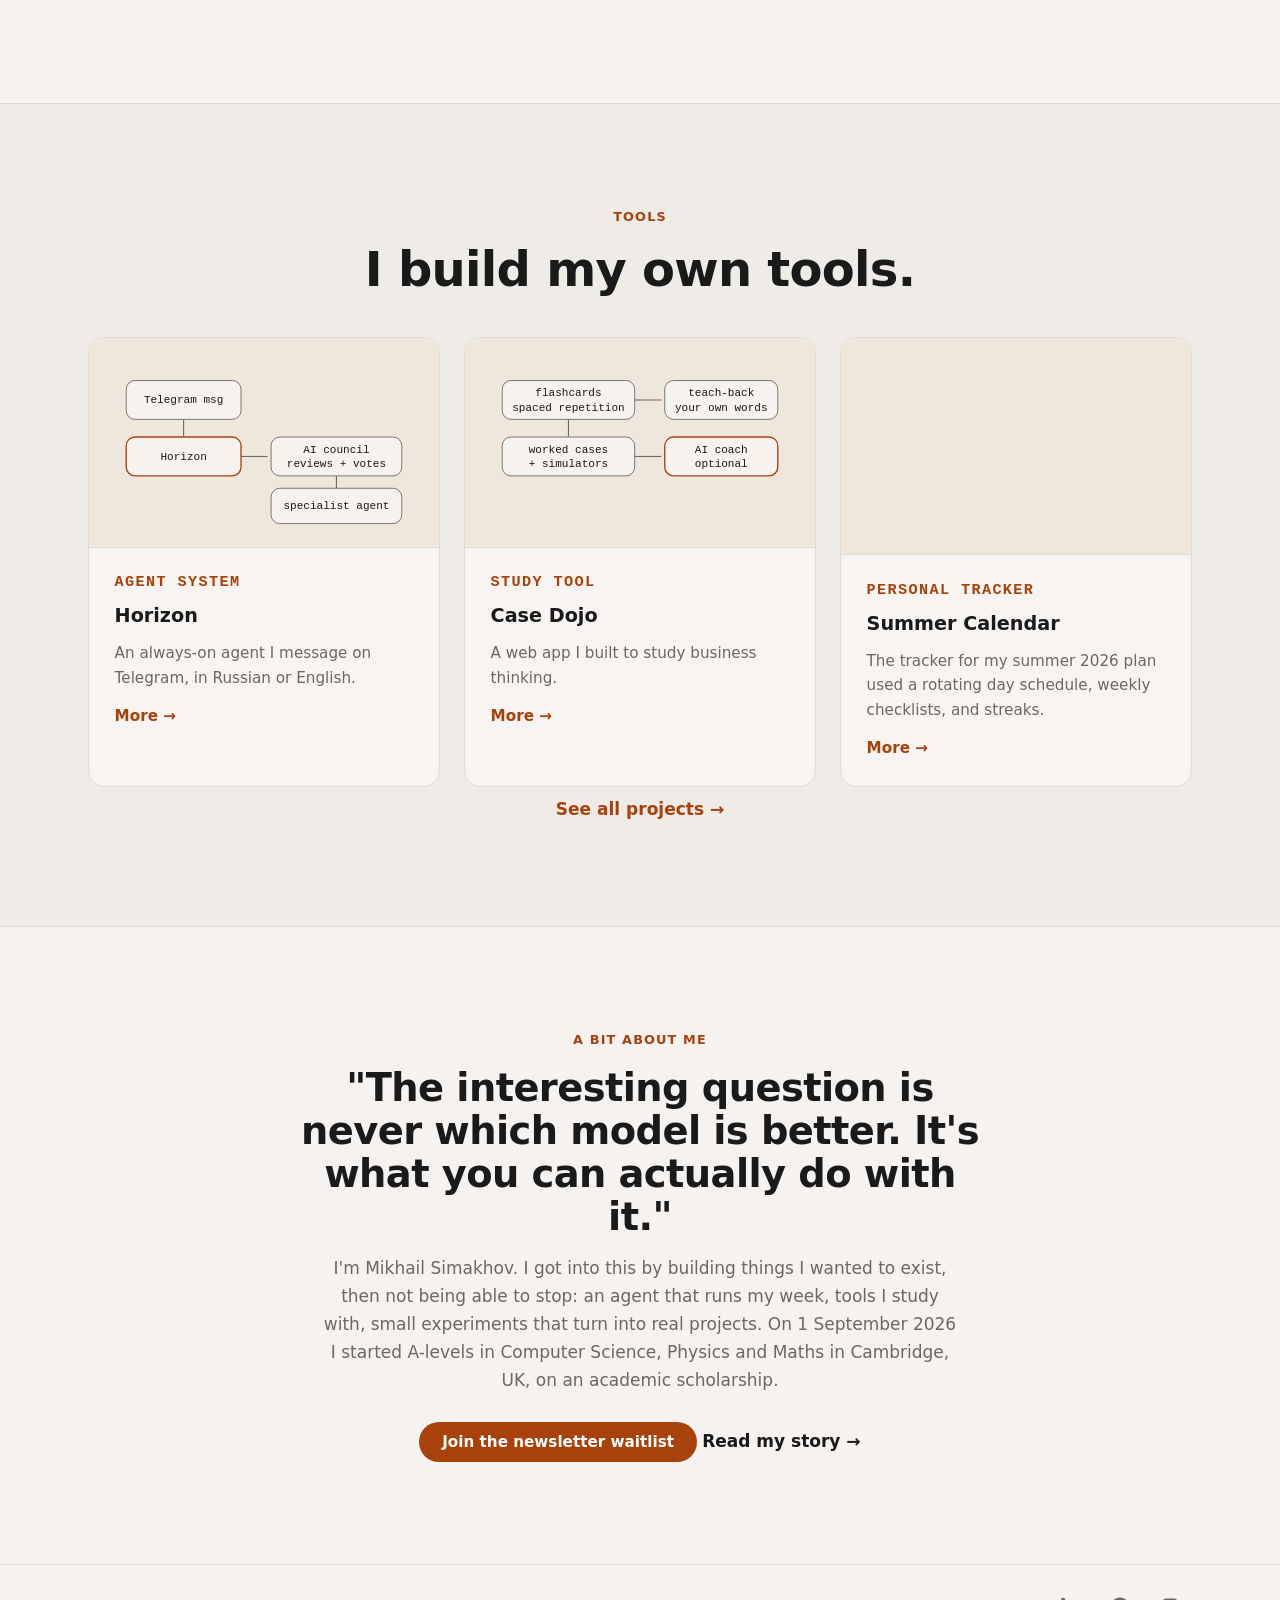
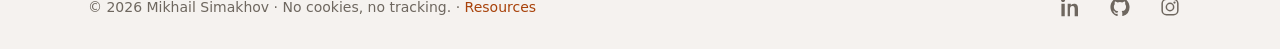
==== commit f4128441: "Layout fixes: top bar wraps at tablet width, hero stats fit phones, diagram labels fit their boxes" ====
--- a/index.html
+++ b/index.html
@@ -112,8 +112,8 @@
     </ul>
     <div class="stats" role="group" aria-label="Quick facts">
       <div class="stat"><strong>4</strong><span>hackathons since Sept 2026</span></div>
-      <div class="stat"><strong>1st</strong><span>Pydantic side challenge, London</span></div>
-      <div class="stat"><strong>7</strong><span>small models through the screen</span></div>
+      <div class="stat"><strong>1st</strong><span>Pydantic side challenge</span></div>
+      <div class="stat"><strong>7</strong><span>models screened</span></div>
     </div>
   </div>
   <div class="hero-photo">
@@ -150,17 +150,17 @@
       <article class="card pcard">
         <div class="pimg" aria-hidden="true">
           <svg viewBox="0 0 360 200" xmlns="http://www.w3.org/2000/svg">
-            <g class="d-node"><rect x="16" y="30" width="104" height="44" rx="10"/><text x="68" y="48">photo of a</text><text x="68" y="64">physics problem</text></g>
-            <path class="d-arrow" d="M120 52h24"/>
-            <g class="d-node"><rect x="144" y="30" width="104" height="44" rx="10"/><text x="196" y="48">model writes</text><text x="196" y="64">experiment</text></g>
-            <path class="d-arrow" d="M248 52h24"/>
-            <g class="d-node"><rect x="272" y="30" width="76" height="44" rx="10"/><text x="310" y="48">runs in a</text><text x="310" y="64">sandbox</text></g>
-            <path class="d-arrow" d="M310 74v20"/>
-            <g class="d-node d-main"><rect x="200" y="94" width="148" height="44" rx="10"/><text x="274" y="112">code checks it</text><text x="274" y="128">against the formula</text></g>
-            <path class="d-arrow" d="M200 116h-30"/>
-            <g class="d-node"><rect x="16" y="94" width="154" height="44" rx="10"/><text x="93" y="112">mismatch: error</text><text x="93" y="128">goes back, 3 rounds</text></g>
+            <g class="d-node"><rect x="8" y="30" width="124" height="44" rx="10"/><text x="70" y="48">photo of a</text><text x="70" y="64">physics problem</text></g>
+            <path class="d-arrow" d="M132 52h18"/>
+            <g class="d-node"><rect x="150" y="30" width="104" height="44" rx="10"/><text x="202" y="48">model writes</text><text x="202" y="64">experiment</text></g>
+            <path class="d-arrow" d="M254 52h18"/>
+            <g class="d-node"><rect x="272" y="30" width="80" height="44" rx="10"/><text x="312" y="48">runs in a</text><text x="312" y="64">sandbox</text></g>
+            <path class="d-arrow" d="M312 74v20"/>
+            <g class="d-node d-main"><rect x="196" y="94" width="156" height="44" rx="10"/><text x="274" y="112">checks it against</text><text x="274" y="128">the formula</text></g>
+            <path class="d-arrow" d="M196 116h-28"/>
+            <g class="d-node"><rect x="8" y="94" width="160" height="44" rx="10"/><text x="88" y="112">mismatch: error</text><text x="88" y="128">goes back, 3 rounds</text></g>
             <path class="d-arrow" d="M274 138v14"/>
-            <g class="d-node"><rect x="200" y="152" width="148" height="40" rx="10"/><text x="274" y="176">match within 2%</text></g>
+            <g class="d-node"><rect x="196" y="152" width="156" height="40" rx="10"/><text x="274" y="176">match within 2%</text></g>
           </svg>
         </div>
         <div class="pbody">
@@ -173,15 +173,15 @@
       <article class="card pcard">
         <div class="pimg" aria-hidden="true">
           <svg viewBox="0 0 360 200" xmlns="http://www.w3.org/2000/svg">
-            <g class="d-node"><rect x="16" y="30" width="120" height="44" rx="10"/><text x="76" y="48">address</text><text x="76" y="64">+ date</text></g>
-            <path class="d-arrow" d="M136 52h28"/>
-            <g class="d-node"><rect x="164" y="30" width="120" height="44" rx="10"/><text x="224" y="48">find the</text><text x="224" y="64">legal city</text></g>
+            <g class="d-node"><rect x="12" y="30" width="120" height="44" rx="10"/><text x="72" y="48">address</text><text x="72" y="64">+ date</text></g>
+            <path class="d-arrow" d="M132 52h28"/>
+            <g class="d-node"><rect x="160" y="30" width="128" height="44" rx="10"/><text x="224" y="48">find the</text><text x="224" y="64">legal city</text></g>
             <path class="d-arrow" d="M224 74v20"/>
-            <g class="d-node d-main"><rect x="164" y="94" width="120" height="44" rx="10"/><text x="224" y="112">test each rule</text><text x="224" y="128">yes / no / unknown</text></g>
-            <path class="d-arrow" d="M164 116h-28"/>
-            <g class="d-node"><rect x="16" y="94" width="120" height="44" rx="10"/><text x="76" y="112">local rule can</text><text x="76" y="128">supersede state</text></g>
-            <path class="d-arrow" d="M224 138v14"/>
-            <g class="d-node"><rect x="120" y="152" width="208" height="40" rx="10"/><text x="224" y="176">quoted source sentence, word for word</text></g>
+            <g class="d-node d-main"><rect x="160" y="94" width="150" height="44" rx="10"/><text x="235" y="112">test each rule</text><text x="235" y="128">yes / no / unknown</text></g>
+            <path class="d-arrow" d="M160 116h-20"/>
+            <g class="d-node"><rect x="12" y="94" width="128" height="44" rx="10"/><text x="76" y="112">local rule can</text><text x="76" y="128">supersede state</text></g>
+            <path class="d-arrow" d="M235 138v14"/>
+            <g class="d-node"><rect x="60" y="152" width="240" height="40" rx="10"/><text x="180" y="176">quoted source, word for word</text></g>
           </svg>
         </div>
         <div class="pbody">
--- a/styles.css
+++ b/styles.css
@@ -142,7 +142,7 @@
 .topnav a { color: var(--muted); font-weight: 500; font-size: 0.95rem; }
 .topnav a:hover { color: var(--ink); }
 .topnav a.active { color: var(--ink); font-weight: 700; }
-@media (max-width: 47rem) {
+@media (max-width: 56rem) {
   .bar { flex-wrap: wrap; row-gap: 0.25rem; }
   .bar > .btn { margin-left: auto; }
   .topbar { position: static; }
@@ -253,7 +253,13 @@
   .hero { grid-template-columns: 1fr; gap: 2rem; padding-top: 2.5rem; padding-bottom: 3rem; }
   .hero-photo { order: -1; }
   .hero-photo img { width: 168px; margin: 0; }
-  .stats { gap: 1.5rem; }
+  .stats { gap: 1.25rem; max-width: none; }
+  .stat { flex: 1 1 0; min-width: 0; }
+  .stat + .stat { padding-left: 1.25rem; }
+}
+@media (max-width: 24rem) {
+  .stats { flex-direction: column; gap: 0.9rem; }
+  .stat + .stat { border-left: 0; padding-left: 0; border-top: 1px solid var(--line); padding-top: 0.9rem; }
 }
 
 /* ---------- section bands (border-t rhythm like the reference) ---------- */
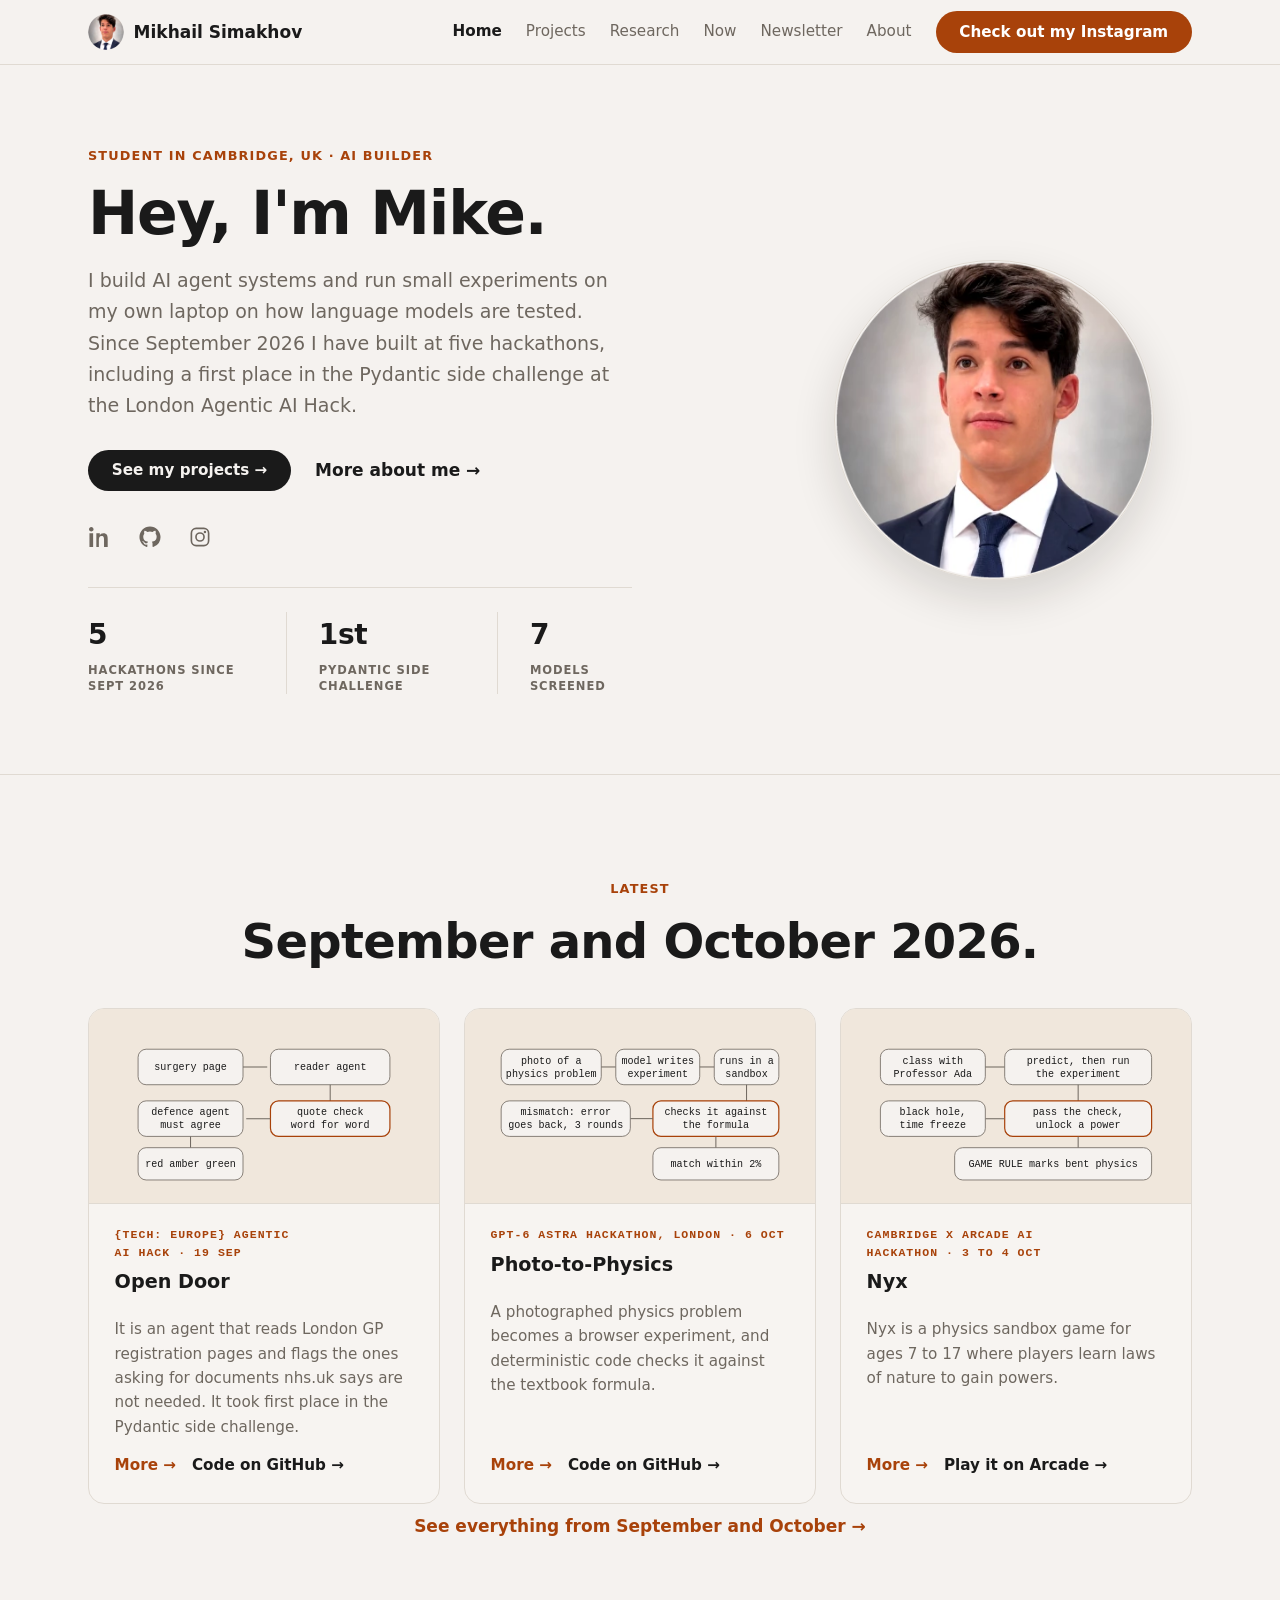
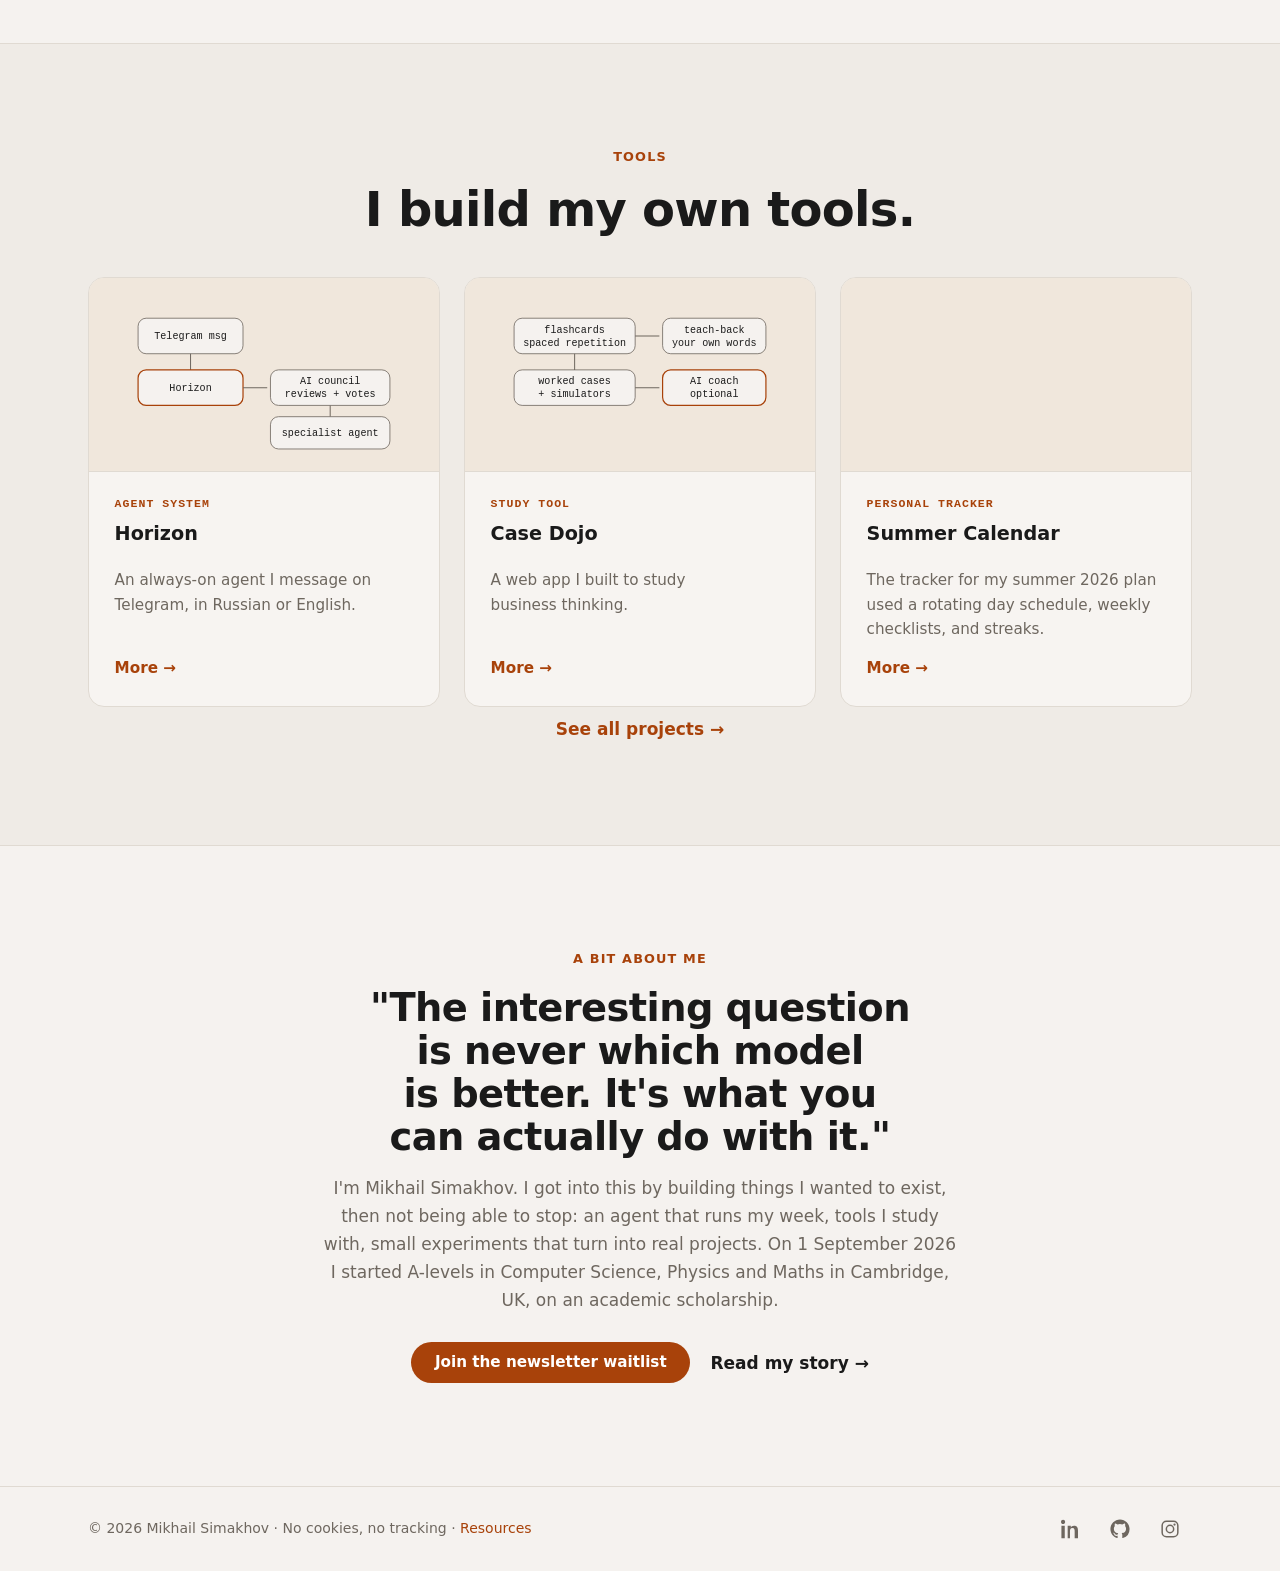
==== commit 2944d76c: "Five hackathons: add Nyx (Cambridge x Arcade, 3 to 4 Oct); fix card label and stack sizes, centred g" ====
--- a/index.html
+++ b/index.html
@@ -22,7 +22,7 @@
 <meta property="og:url" content="https://msimakhov-star.github.io/">
 <meta property="og:site_name" content="Mikhail Simakhov">
 <meta property="og:locale" content="en_US">
-<meta property="og:image" content="https://msimakhov-star.github.io/assets/og-2026-10.png">
+<meta property="og:image" content="https://msimakhov-star.github.io/assets/og-2026-10-22.png">
 <meta property="og:image:width" content="1200">
 <meta property="og:image:height" content="630">
 <meta property="og:image:alt" content="Mikhail Simakhov, student building AI agent systems">
@@ -94,10 +94,10 @@
   <div class="hero-text">
     <p class="kicker">Student in Cambridge, UK &middot; AI builder</p>
     <h1>Hey, I'm Mike.</h1>
-    <p class="lead">I build AI agent systems and run small experiments on my own laptop on how language models are tested. Since September 2026 I have built at four hackathons, including a first place in the Pydantic side challenge at the London Agentic AI Hack.</p>
+    <p class="lead">I build AI agent systems and run small experiments on my own laptop on how language models are tested. Since September 2026 I have built at five hackathons, including a first place in the Pydantic side challenge at the London Agentic AI Hack.</p>
     <div class="hero-actions">
-      <a class="btn btn-dark" href="/projects/">See my projects &rarr;</a>
-      <a class="quiet-link" href="/about/">More about me &rarr;</a>
+      <a class="btn btn-dark" href="/projects/">See my projects&nbsp;&rarr;</a>
+      <a class="quiet-link" href="/about/">More about me&nbsp;&rarr;</a>
     </div>
     <ul class="social" aria-label="Profiles">
       <li><a href="https://www.linkedin.com/in/mikhail-simakhov-2706123b4/" aria-label="LinkedIn" rel="noopener">
@@ -111,7 +111,7 @@
       </a></li>
     </ul>
     <div class="stats" role="group" aria-label="Quick facts">
-      <div class="stat"><strong>4</strong><span>hackathons since Sept 2026</span></div>
+      <div class="stat"><strong>5</strong><span>hackathons since Sept 2026</span></div>
       <div class="stat"><strong>1st</strong><span>Pydantic side challenge</span></div>
       <div class="stat"><strong>7</strong><span>models screened</span></div>
     </div>
@@ -141,10 +141,10 @@
           </svg>
         </div>
         <div class="pbody">
-          <p class="label">{Tech: Europe} Agentic AI Hack &middot; 19 Sep &middot; 1st, Pydantic side challenge</p>
+          <p class="label">{Tech: Europe} Agentic AI Hack &middot; <span class="nw">19 Sep</span></p>
           <h3>Open Door</h3>
-          <p>It is an agent that reads London GP registration pages and flags the ones asking for documents nhs.uk says are not needed. It took first place in the Pydantic side challenge.</p>
-          <p class="card-links"><a class="quiet-link accent" href="/projects/#opendoor">More &rarr;</a> <a class="quiet-link" href="https://github.com/msimakhov-star/opendoor" rel="noopener">Code on GitHub &rarr;</a></p>
+          <p>It is an agent that reads London GP registration pages and flags the ones asking for documents <span class="nw">nhs.uk</span> says are not needed. It took first place in the Pydantic side challenge.</p>
+          <p class="card-links"><a class="quiet-link accent" href="/projects/#opendoor">More&nbsp;&rarr;</a> <a class="quiet-link" href="https://github.com/msimakhov-star/opendoor" rel="noopener">Code on GitHub&nbsp;&rarr;</a></p>
         </div>
       </article>
       <article class="card pcard">
@@ -164,35 +164,35 @@
           </svg>
         </div>
         <div class="pbody">
-          <p class="label">GPT-6 Astra Hackathon, London &middot; 6 Oct</p>
-          <h3>Photo-to-Physics</h3>
+          <p class="label"><span class="nw">GPT-6</span> Astra Hackathon, London &middot; <span class="nw">6 Oct</span></p>
+          <h3><span class="nw">Photo-to-Physics</span></h3>
           <p>A photographed physics problem becomes a browser experiment, and deterministic code checks it against the textbook formula.</p>
-          <p class="card-links"><a class="quiet-link accent" href="/projects/#photo-to-physics">More &rarr;</a> <a class="quiet-link" href="https://github.com/msimakhov-star/pixel-perfect-replica" rel="noopener">Code on GitHub &rarr;</a></p>
-        </div>
-      </article>
-      <article class="card pcard">
-        <div class="pimg" aria-hidden="true">
-          <svg viewBox="0 0 360 200" xmlns="http://www.w3.org/2000/svg">
-            <g class="d-node"><rect x="12" y="30" width="120" height="44" rx="10"/><text x="72" y="48">address</text><text x="72" y="64">+ date</text></g>
-            <path class="d-arrow" d="M132 52h28"/>
-            <g class="d-node"><rect x="160" y="30" width="128" height="44" rx="10"/><text x="224" y="48">find the</text><text x="224" y="64">legal city</text></g>
-            <path class="d-arrow" d="M224 74v20"/>
-            <g class="d-node d-main"><rect x="160" y="94" width="150" height="44" rx="10"/><text x="235" y="112">test each rule</text><text x="235" y="128">yes / no / unknown</text></g>
-            <path class="d-arrow" d="M160 116h-20"/>
-            <g class="d-node"><rect x="12" y="94" width="128" height="44" rx="10"/><text x="76" y="112">local rule can</text><text x="76" y="128">supersede state</text></g>
-            <path class="d-arrow" d="M235 138v14"/>
-            <g class="d-node"><rect x="60" y="152" width="240" height="40" rx="10"/><text x="180" y="176">quoted source, word for word</text></g>
-          </svg>
-        </div>
-        <div class="pbody">
-          <p class="label">Hack-Nation x RealPage &middot; online &middot; 4 Oct</p>
-          <h3>Rental Housing Law Navigator</h3>
-          <p>Type a US address and a date to see which rental rules apply, each answer yes, no or unknown with its source sentence quoted word for word.</p>
-          <p class="card-links"><a class="quiet-link accent" href="/projects/#rental-housing">More &rarr;</a> <a class="quiet-link" href="https://github.com/msimakhov-star/rental-housing-law-navigator" rel="noopener">Code on GitHub &rarr;</a></p>
-        </div>
-      </article>
-    </div>
-    <p class="centered-row"><a class="quiet-link accent" href="/now/">See everything from September and October &rarr;</a></p>
+          <p class="card-links"><a class="quiet-link accent" href="/projects/#photo-to-physics">More&nbsp;&rarr;</a> <a class="quiet-link" href="https://github.com/msimakhov-star/pixel-perfect-replica" rel="noopener">Code on GitHub&nbsp;&rarr;</a></p>
+        </div>
+      </article>
+      <article class="card pcard">
+        <div class="pimg" aria-hidden="true">
+          <svg viewBox="0 0 360 200" xmlns="http://www.w3.org/2000/svg">
+            <g class="d-node"><rect x="12" y="30" width="130" height="44" rx="10"/><text x="77" y="48">class with</text><text x="77" y="64">Professor Ada</text></g>
+            <path class="d-arrow" d="M142 52h24"/>
+            <g class="d-node"><rect x="166" y="30" width="182" height="44" rx="10"/><text x="257" y="48">predict, then run</text><text x="257" y="64">the experiment</text></g>
+            <path class="d-arrow" d="M257 74v20"/>
+            <g class="d-node d-main"><rect x="166" y="94" width="182" height="44" rx="10"/><text x="257" y="112">pass the check,</text><text x="257" y="128">unlock a power</text></g>
+            <path class="d-arrow" d="M166 116h-24"/>
+            <g class="d-node"><rect x="12" y="94" width="130" height="44" rx="10"/><text x="77" y="112">black hole,</text><text x="77" y="128">time freeze</text></g>
+            <path class="d-arrow" d="M257 138v14"/>
+            <g class="d-node"><rect x="104" y="152" width="244" height="40" rx="10"/><text x="226" y="176">GAME RULE marks bent physics</text></g>
+          </svg>
+        </div>
+        <div class="pbody">
+          <p class="label">Cambridge x Arcade AI Hackathon &middot; <span class="nw">3 to 4 Oct</span></p>
+          <h3>Nyx</h3>
+          <p>Nyx is a physics sandbox game for ages 7 to 17 where players learn laws of nature to gain powers.</p>
+          <p class="card-links"><a class="quiet-link accent" href="/projects/#nyx">More&nbsp;&rarr;</a> <a class="quiet-link" href="https://editor.joinarcade.ai/play/e2b6663e-4f68-4710-853f-6ca90dd37c96" rel="noopener">Play it on Arcade&nbsp;&rarr;</a></p>
+        </div>
+      </article>
+    </div>
+    <p class="centered-row"><a class="quiet-link accent" href="/now/">See everything from September and October&nbsp;&rarr;</a></p>
   </div>
 </section>
 
@@ -217,7 +217,7 @@
           <p class="label">Agent system</p>
           <h3>Horizon</h3>
           <p>An always-on agent I message on Telegram, in Russian or English.</p>
-          <p class="card-links"><a class="quiet-link accent" href="/projects/#horizon">More &rarr;</a></p>
+          <p class="card-links"><a class="quiet-link accent" href="/projects/#horizon">More&nbsp;&rarr;</a></p>
         </div>
       </article>
       <article class="card pcard">
@@ -236,7 +236,7 @@
           <p class="label">Study tool</p>
           <h3>Case Dojo</h3>
           <p>A web app I built to study business thinking.</p>
-          <p class="card-links"><a class="quiet-link accent" href="/projects/#case-dojo">More &rarr;</a></p>
+          <p class="card-links"><a class="quiet-link accent" href="/projects/#case-dojo">More&nbsp;&rarr;</a></p>
         </div>
       </article>
       <article class="card pcard">
@@ -247,11 +247,11 @@
           <p class="label">Personal tracker</p>
           <h3>Summer Calendar</h3>
           <p>The tracker for my summer 2026 plan used a rotating day schedule, weekly checklists, and streaks.</p>
-          <p class="card-links"><a class="quiet-link accent" href="/projects/#summer-calendar">More &rarr;</a></p>
-        </div>
-      </article>
-    </div>
-    <p class="centered-row"><a class="quiet-link accent" href="/projects/">See all projects &rarr;</a></p>
+          <p class="card-links"><a class="quiet-link accent" href="/projects/#summer-calendar">More&nbsp;&rarr;</a></p>
+        </div>
+      </article>
+    </div>
+    <p class="centered-row"><a class="quiet-link accent" href="/projects/">See all projects&nbsp;&rarr;</a></p>
   </div>
 </section>
 
@@ -259,8 +259,8 @@
   <div class="wrap-narrow">
     <p class="kicker">A bit about me</p>
     <h2 class="quote">"The interesting question is never which model is better. It's what you can actually do with it."</h2>
-    <p class="sub">I'm Mikhail Simakhov. I got into this by building things I wanted to exist, then not being able to stop: an agent that runs my week, tools I study with, small experiments that turn into real projects. On 1 September 2026 I started A-levels in Computer Science, Physics and Maths in Cambridge, UK, on an academic scholarship.</p>
-    <p class="centered-row"><a class="btn btn-accent" href="/newsletter/">Join the newsletter waitlist</a> <a class="quiet-link" href="/about/">Read my story &rarr;</a></p>
+    <p class="sub">I'm Mikhail Simakhov. I got into this by building things I wanted to exist, then not being able to stop: an agent that runs my week, tools I study with, small experiments that turn into real projects. On 1 September 2026 I started <span class="nw">A-levels</span> in Computer Science, Physics and Maths in Cambridge, UK, on an academic scholarship.</p>
+    <p class="centered-row"><a class="btn btn-accent" href="/newsletter/">Join the newsletter waitlist</a> <a class="quiet-link" href="/about/">Read my story&nbsp;&rarr;</a></p>
   </div>
 </section>
 
@@ -268,7 +268,7 @@
 
 <footer>
   <div class="wrap-wide foot">
-    <p>&copy; 2026 Mikhail Simakhov &middot; No cookies, no tracking. &middot; <a href="/resources/">Resources</a></p>
+    <p>&copy; 2026 Mikhail Simakhov &middot; No cookies, no tracking &middot; <a href="/resources/">Resources</a></p>
     <ul class="social social-compact" aria-label="Profiles">
       <li><a href="https://www.linkedin.com/in/mikhail-simakhov-2706123b4/" aria-label="LinkedIn" rel="noopener">
         <svg viewBox="0 0 24 24" width="20" height="20" aria-hidden="true"><path fill="currentColor" d="M4.98 3.5C4.98 4.88 3.87 6 2.5 6S0 4.88 0 3.5 1.12 1 2.5 1s2.48 1.12 2.48 2.5zM.5 8h4V23h-4V8zm7.5 0h3.8v2.05h.05c.53-1 1.83-2.05 3.77-2.05 4.03 0 4.78 2.65 4.78 6.1V23h-4v-7.9c0-1.88-.03-4.3-2.62-4.3-2.62 0-3.02 2.05-3.02 4.17V23H8V8z"/></svg>
--- a/styles.css
+++ b/styles.css
@@ -38,6 +38,9 @@
 
 body {
   margin: 0;
+  min-height: 100vh;
+  display: flex;
+  flex-direction: column;
   background: var(--bg);
   color: var(--ink);
   font-family: var(--sans);
@@ -96,6 +99,9 @@
   font-size: 0.95rem;
   line-height: 1.2;
   white-space: nowrap;
+  border: 1px solid transparent;
+  font-family: inherit;
+  cursor: pointer;
   transition: opacity 120ms ease;
 }
 .btn:hover { opacity: 0.85; }
@@ -104,6 +110,7 @@
 .btn-outline { border: 1px solid var(--line); color: var(--ink); background: transparent; }
 @media (prefers-color-scheme: dark) {
   .btn-accent { color: #17130F; }
+  .btn-outline { border-color: var(--muted); }
 }
 
 .quiet-link { color: var(--ink); font-weight: 600; }
@@ -174,7 +181,7 @@
 }
 
 h1 {
-  font-size: clamp(2.6rem, 7vw, 3.75rem);
+  font-size: clamp(2.1rem, 7vw, 3.75rem);
   font-weight: 800;
   letter-spacing: -0.02em;
   line-height: 1.05;
@@ -232,6 +239,9 @@
   letter-spacing: -0.01em;
 }
 .stat span {
+  display: block;
+  line-height: 1.35;
+  margin-top: 0.3rem;
   font-size: 0.72rem;
   font-weight: 600;
   letter-spacing: 0.08em;
@@ -257,7 +267,12 @@
   .stat { flex: 1 1 0; min-width: 0; }
   .stat + .stat { padding-left: 1.25rem; }
 }
-@media (max-width: 24rem) {
+@media (max-width: 26rem) {
+  .stats { gap: 0.75rem; }
+  .stat + .stat { padding-left: 0.75rem; }
+  .stat span { letter-spacing: 0.04em; }
+}
+@media (max-width: 22rem) {
   .stats { flex-direction: column; gap: 0.9rem; }
   .stat + .stat { border-left: 0; padding-left: 0; border-top: 1px solid var(--line); padding-top: 0.9rem; }
 }
@@ -303,7 +318,7 @@
 p.label { margin: 0; }
 
 .cta-row { display: flex; align-items: center; gap: 1.25rem; flex-wrap: wrap; }
-.centered-row { justify-content: center; margin-top: 0.5rem; }
+.centered-row { display: flex; flex-wrap: wrap; align-items: center; justify-content: center; gap: 0.75rem 1.25rem; margin-top: 0.5rem; }
 p.centered-row { margin-bottom: 0; }
 
 .now { list-style: none; padding: 0; margin: 2rem 0 0; }
@@ -381,17 +396,22 @@
   border-bottom: 1px solid var(--line);
   padding: 1rem;
   overflow: hidden;
+  aspect-ratio: 9 / 5;
+  display: flex;
+  align-items: center;
+  justify-content: center;
 }
 .pimg svg, .pimg img { transition: transform 220ms ease; }
 .pcard:hover .pimg svg,
 .pcard:hover .pimg img { transform: scale(1.03); }
-.pimg svg { display: block; width: 100%; height: auto; }
+.pimg svg { display: block; width: 100%; height: 100%; }
 .pimg-shot { padding: 0; }
-.pimg-shot img { display: block; width: 100%; height: auto; }
+.pimg-shot img { display: block; width: 100%; height: 100%; object-fit: cover; object-position: center top; }
 .pcard:hover .d-main rect { stroke-width: 2; }
-.pbody { padding: 1.4rem 1.6rem 1.6rem; }
+.pbody { padding: 1.4rem 1.6rem 1.6rem; flex: 1 0 auto; display: flex; flex-direction: column; }
 .pbody p { color: var(--muted); font-size: 0.95rem; line-height: 1.6; margin: 0.6rem 0 0; }
-.pbody p.label { color: var(--accent); margin: 0; }
+.pbody p.label { color: var(--accent); margin: 0; font-size: 0.72rem; line-height: 1.5; }
+.pbody p.stack { font-size: 0.78rem; line-height: 1.5; }
 .pbody h3 { color: var(--ink); }
 
 .stack {
@@ -442,7 +462,7 @@
 
 .stack-grid {
   display: grid;
-  grid-template-columns: repeat(auto-fit, minmax(min(15rem, 100%), 1fr));
+  grid-template-columns: repeat(auto-fit, minmax(min(13rem, 100%), 1fr));
   gap: 1.5rem;
   margin-top: 2.5rem;
   text-align: center;
@@ -465,8 +485,9 @@
 
 .notfound {
   max-width: 40rem;
+  width: 100%;
   margin: 0 auto;
-  min-height: 70vh;
+  flex: 1 0 auto;
   display: flex;
   flex-direction: column;
   justify-content: center;
@@ -521,7 +542,7 @@
 .nl-form .btn { flex: 0 0 auto; }
 .nl-grid {
   display: grid;
-  grid-template-columns: repeat(auto-fit, minmax(15rem, 1fr));
+  grid-template-columns: repeat(auto-fit, minmax(min(13rem, 100%), 1fr));
   gap: 1.25rem;
   margin-top: 2rem;
   text-align: left;
@@ -532,3 +553,39 @@
 p.card-links { margin-top: 0.9rem; display: flex; gap: 1rem; flex-wrap: wrap; }
 .project-grid.single { max-width: 36rem; margin-left: auto; margin-right: auto; }
 .nlcard p.label { color: var(--accent); margin-bottom: 0.35rem; }
+
+/* ---------- layout polish (2026-10-22) ---------- */
+
+body > main { flex: 1 0 auto; }
+
+h1, h2, h3, .kicker, .label, .wtitle { text-wrap: balance; }
+p, li { text-wrap: pretty; }
+.nw { white-space: nowrap; }
+.now .quiet-link { white-space: nowrap; }
+
+.pbody > p:last-child:not(.stack) { margin-top: auto; padding-top: 0.9rem; }
+
+/* stack lines: each tool stays whole */
+.stack { display: flex; flex-wrap: wrap; gap: 0.1rem 0.9rem; }
+.stack span { white-space: nowrap; }
+
+/* project grids: 1, 2 or 3 columns; a lone last card is centred instead of leaving a hole */
+.project-grid:not(.single) { grid-template-columns: minmax(0, 1fr); }
+@media (min-width: 44rem) {
+  .project-grid:not(.single) { grid-template-columns: repeat(4, minmax(0, 1fr)); }
+  .project-grid:not(.single) > * { grid-column: span 2; }
+  .project-grid:not(.single) > :last-child:nth-child(odd) { grid-column: 2 / span 2; }
+}
+@media (min-width: 66rem) {
+  .project-grid:not(.single) { grid-template-columns: repeat(6, minmax(0, 1fr)); }
+  .project-grid:not(.single) > *,
+  .project-grid:not(.single) > :last-child:nth-child(odd) { grid-column: span 2; }
+  .project-grid:not(.single) > :nth-last-child(2):nth-child(3n+1) { grid-column: 2 / span 2; }
+  .project-grid:not(.single) > :last-child:nth-child(3n+1) { grid-column: 3 / span 2; }
+}
+
+@media (max-width: 30rem) {
+  .bar > .btn { padding: 0.55em 1em; font-size: 0.85rem; }
+  .pimg { padding: 0.5rem; }
+  .nl-form .btn { flex: 1 1 100%; }
+}
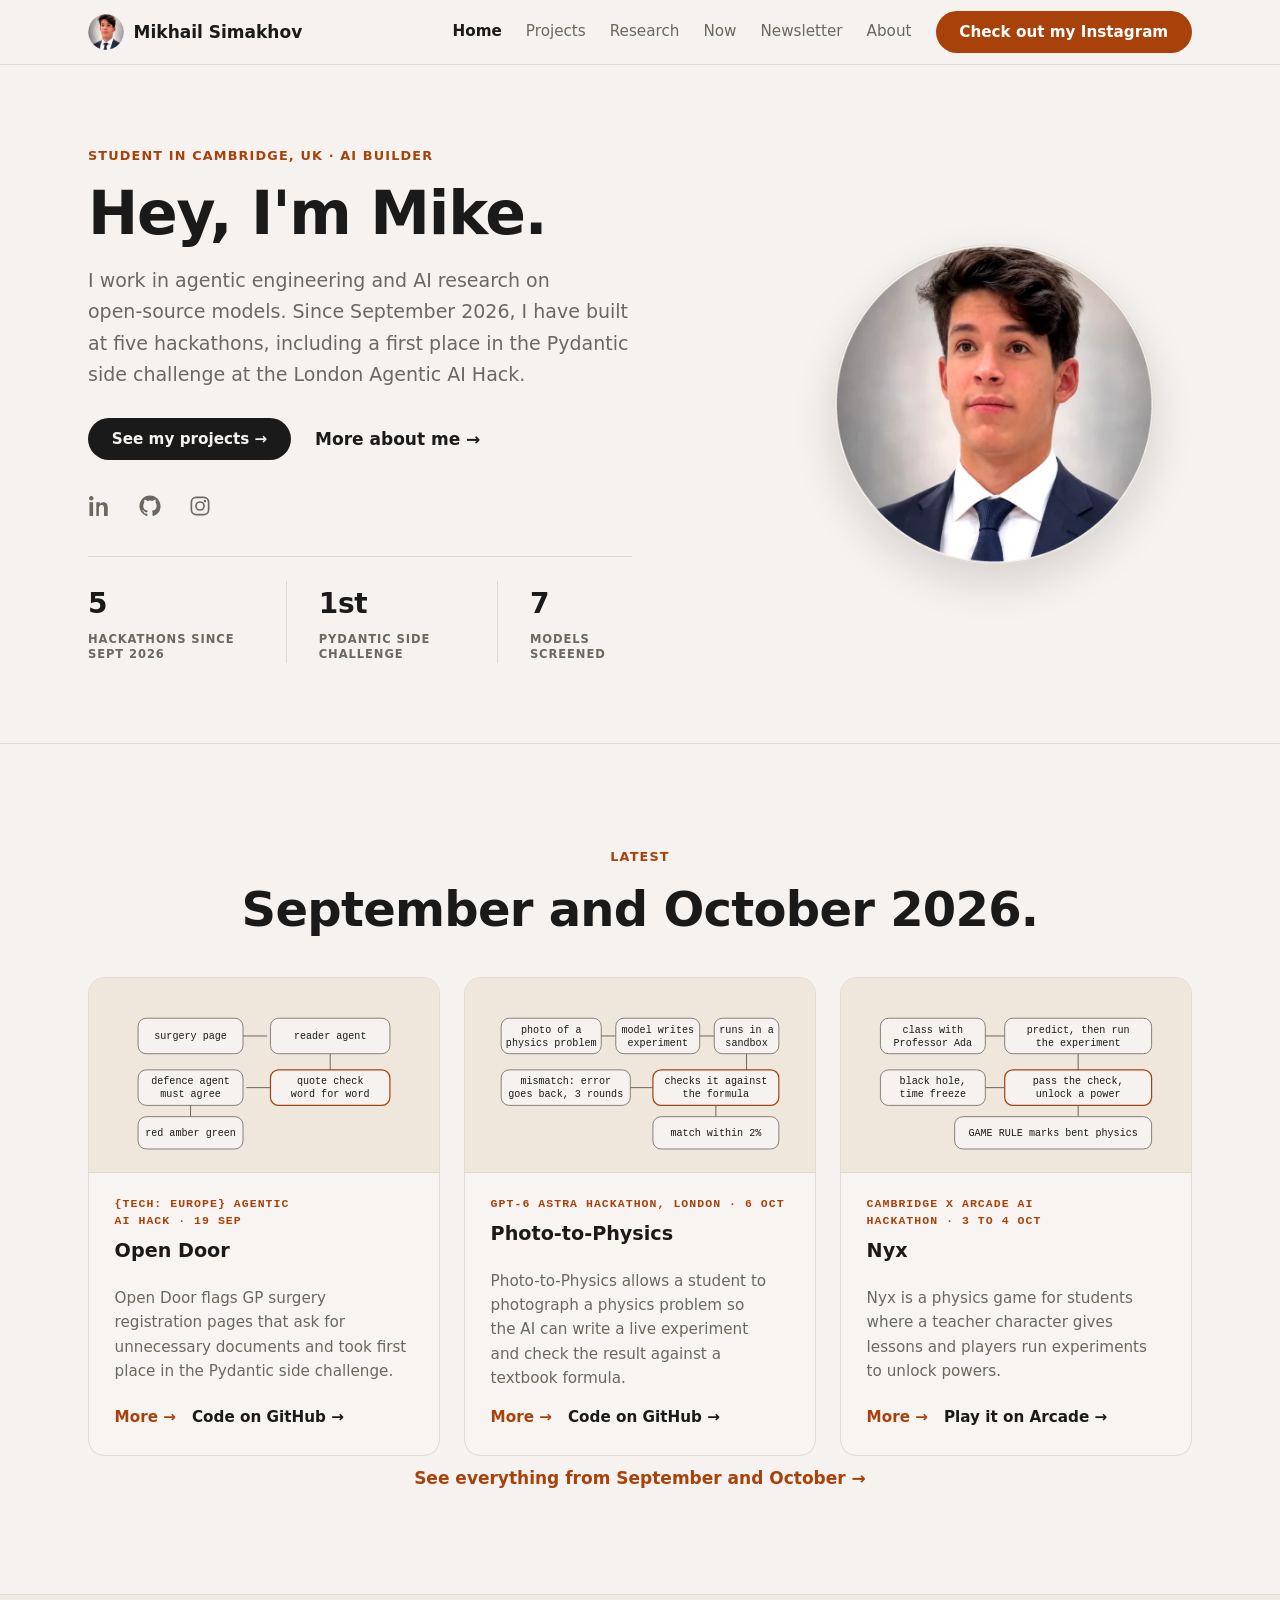
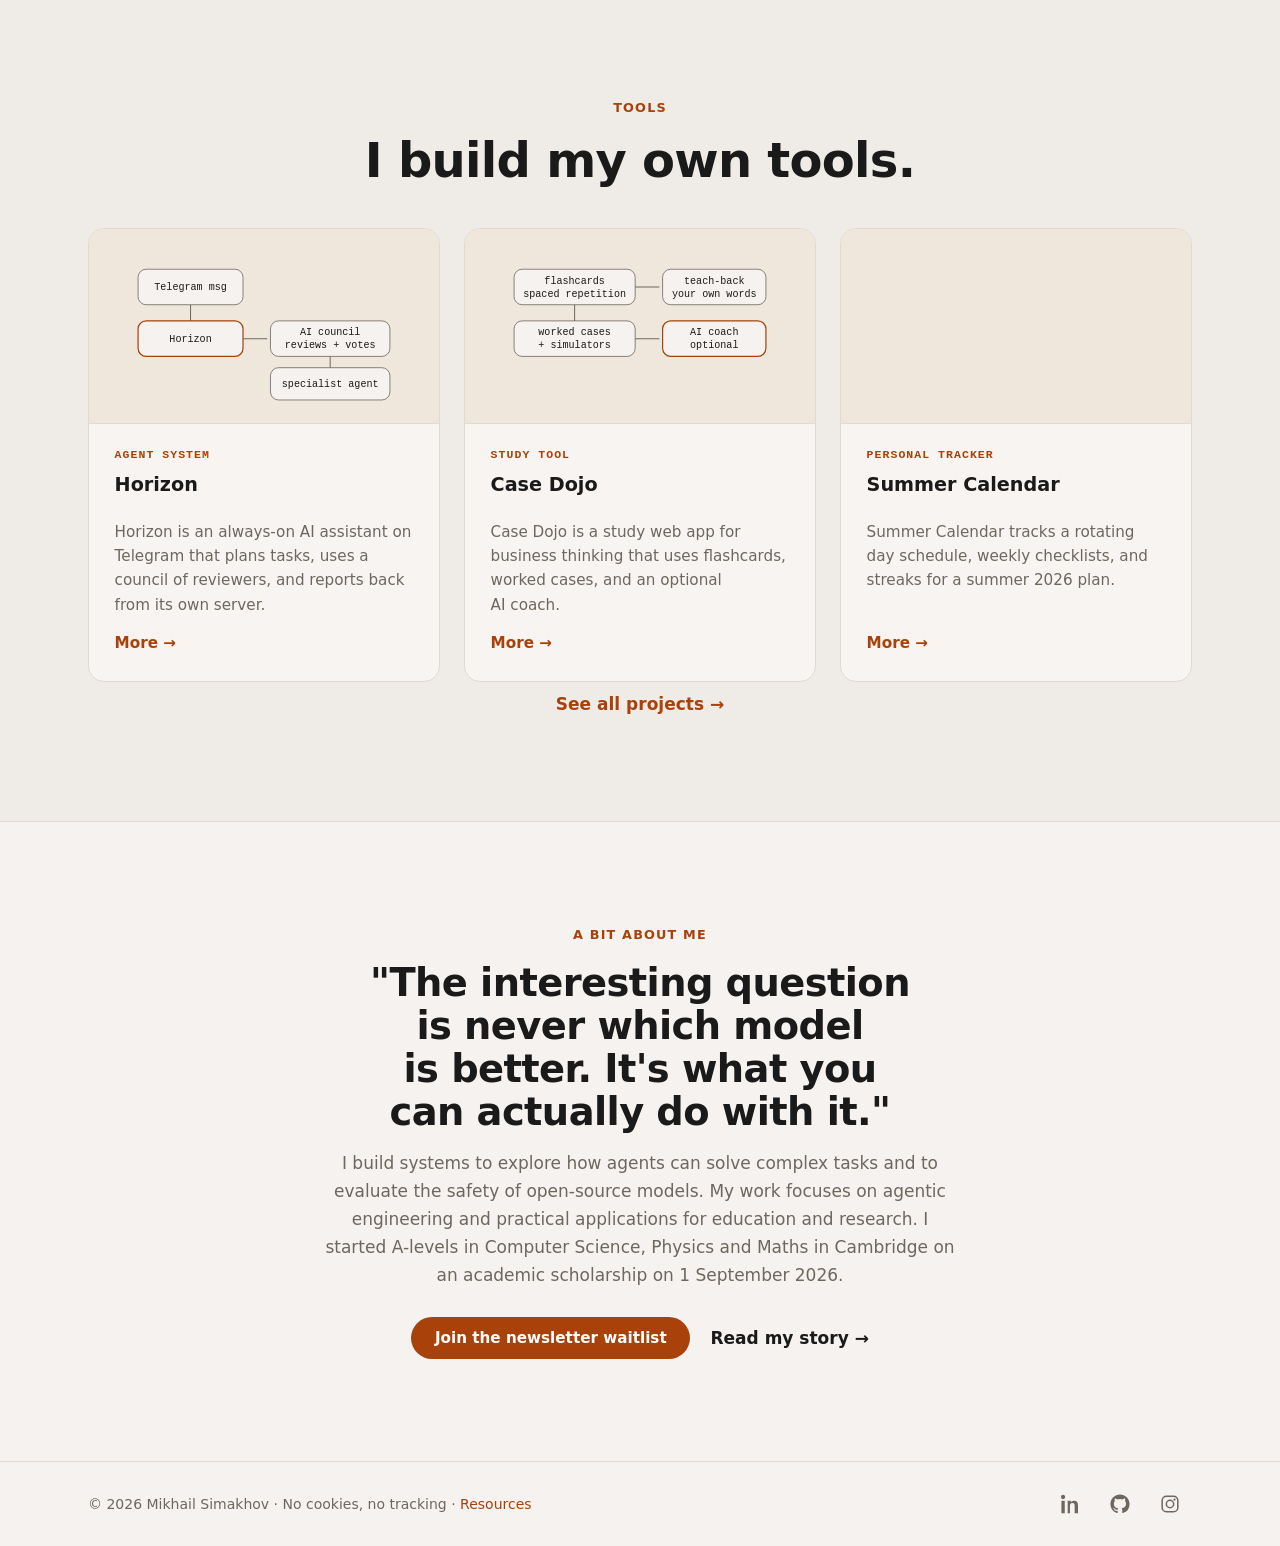
==== commit b6a397c2: "Plain-language rewrite across the site; remove the tool lists from cards; drop Chalk Talk" ====
--- a/index.html
+++ b/index.html
@@ -94,7 +94,7 @@
   <div class="hero-text">
     <p class="kicker">Student in Cambridge, UK &middot; AI builder</p>
     <h1>Hey, I'm Mike.</h1>
-    <p class="lead">I build AI agent systems and run small experiments on my own laptop on how language models are tested. Since September 2026 I have built at five hackathons, including a first place in the Pydantic side challenge at the London Agentic AI Hack.</p>
+    <p class="lead">I work in agentic engineering and AI research on <span class="nw">open-source</span> models. Since September 2026, I have built at five hackathons, including a first place in the Pydantic side challenge at the London Agentic AI Hack.</p>
     <div class="hero-actions">
       <a class="btn btn-dark" href="/projects/">See my projects&nbsp;&rarr;</a>
       <a class="quiet-link" href="/about/">More about me&nbsp;&rarr;</a>
@@ -143,7 +143,7 @@
         <div class="pbody">
           <p class="label">{Tech: Europe} Agentic AI Hack &middot; <span class="nw">19 Sep</span></p>
           <h3>Open Door</h3>
-          <p>It is an agent that reads London GP registration pages and flags the ones asking for documents <span class="nw">nhs.uk</span> says are not needed. It took first place in the Pydantic side challenge.</p>
+          <p>Open Door flags GP surgery registration pages that ask for unnecessary documents and took first place in the Pydantic side challenge.</p>
           <p class="card-links"><a class="quiet-link accent" href="/projects/#opendoor">More&nbsp;&rarr;</a> <a class="quiet-link" href="https://github.com/msimakhov-star/opendoor" rel="noopener">Code on GitHub&nbsp;&rarr;</a></p>
         </div>
       </article>
@@ -165,8 +165,8 @@
         </div>
         <div class="pbody">
           <p class="label"><span class="nw">GPT-6</span> Astra Hackathon, London &middot; <span class="nw">6 Oct</span></p>
-          <h3><span class="nw">Photo-to-Physics</span></h3>
-          <p>A photographed physics problem becomes a browser experiment, and deterministic code checks it against the textbook formula.</p>
+          <h3>Photo-to-Physics</h3>
+          <p><span class="nw">Photo-to-Physics</span> allows a student to photograph a physics problem so the AI can write a live experiment and check the result against a textbook formula.</p>
           <p class="card-links"><a class="quiet-link accent" href="/projects/#photo-to-physics">More&nbsp;&rarr;</a> <a class="quiet-link" href="https://github.com/msimakhov-star/pixel-perfect-replica" rel="noopener">Code on GitHub&nbsp;&rarr;</a></p>
         </div>
       </article>
@@ -187,7 +187,7 @@
         <div class="pbody">
           <p class="label">Cambridge x Arcade AI Hackathon &middot; <span class="nw">3 to 4 Oct</span></p>
           <h3>Nyx</h3>
-          <p>Nyx is a physics sandbox game for ages 7 to 17 where players learn laws of nature to gain powers.</p>
+          <p>Nyx is a physics game for students where a teacher character gives lessons and players run experiments to unlock powers.</p>
           <p class="card-links"><a class="quiet-link accent" href="/projects/#nyx">More&nbsp;&rarr;</a> <a class="quiet-link" href="https://editor.joinarcade.ai/play/e2b6663e-4f68-4710-853f-6ca90dd37c96" rel="noopener">Play it on Arcade&nbsp;&rarr;</a></p>
         </div>
       </article>
@@ -216,7 +216,7 @@
         <div class="pbody">
           <p class="label">Agent system</p>
           <h3>Horizon</h3>
-          <p>An always-on agent I message on Telegram, in Russian or English.</p>
+          <p>Horizon is an always-on AI assistant on Telegram that plans tasks, uses a council of reviewers, and reports back from its own server.</p>
           <p class="card-links"><a class="quiet-link accent" href="/projects/#horizon">More&nbsp;&rarr;</a></p>
         </div>
       </article>
@@ -235,7 +235,7 @@
         <div class="pbody">
           <p class="label">Study tool</p>
           <h3>Case Dojo</h3>
-          <p>A web app I built to study business thinking.</p>
+          <p>Case Dojo is a study web app for business thinking that uses flashcards, worked cases, and an optional AI coach.</p>
           <p class="card-links"><a class="quiet-link accent" href="/projects/#case-dojo">More&nbsp;&rarr;</a></p>
         </div>
       </article>
@@ -246,7 +246,7 @@
         <div class="pbody">
           <p class="label">Personal tracker</p>
           <h3>Summer Calendar</h3>
-          <p>The tracker for my summer 2026 plan used a rotating day schedule, weekly checklists, and streaks.</p>
+          <p>Summer Calendar tracks a rotating day schedule, weekly checklists, and streaks for a summer 2026 plan.</p>
           <p class="card-links"><a class="quiet-link accent" href="/projects/#summer-calendar">More&nbsp;&rarr;</a></p>
         </div>
       </article>
@@ -259,7 +259,7 @@
   <div class="wrap-narrow">
     <p class="kicker">A bit about me</p>
     <h2 class="quote">"The interesting question is never which model is better. It's what you can actually do with it."</h2>
-    <p class="sub">I'm Mikhail Simakhov. I got into this by building things I wanted to exist, then not being able to stop: an agent that runs my week, tools I study with, small experiments that turn into real projects. On 1 September 2026 I started <span class="nw">A-levels</span> in Computer Science, Physics and Maths in Cambridge, UK, on an academic scholarship.</p>
+    <p class="sub">I build systems to explore how agents can solve complex tasks and to evaluate the safety of <span class="nw">open-source</span> models. My work focuses on agentic engineering and practical applications for education and research. I started <span class="nw">A-levels</span> in Computer Science, Physics and Maths in Cambridge on an academic scholarship on 1 September 2026.</p>
     <p class="centered-row"><a class="btn btn-accent" href="/newsletter/">Join the newsletter waitlist</a> <a class="quiet-link" href="/about/">Read my story&nbsp;&rarr;</a></p>
   </div>
 </section>
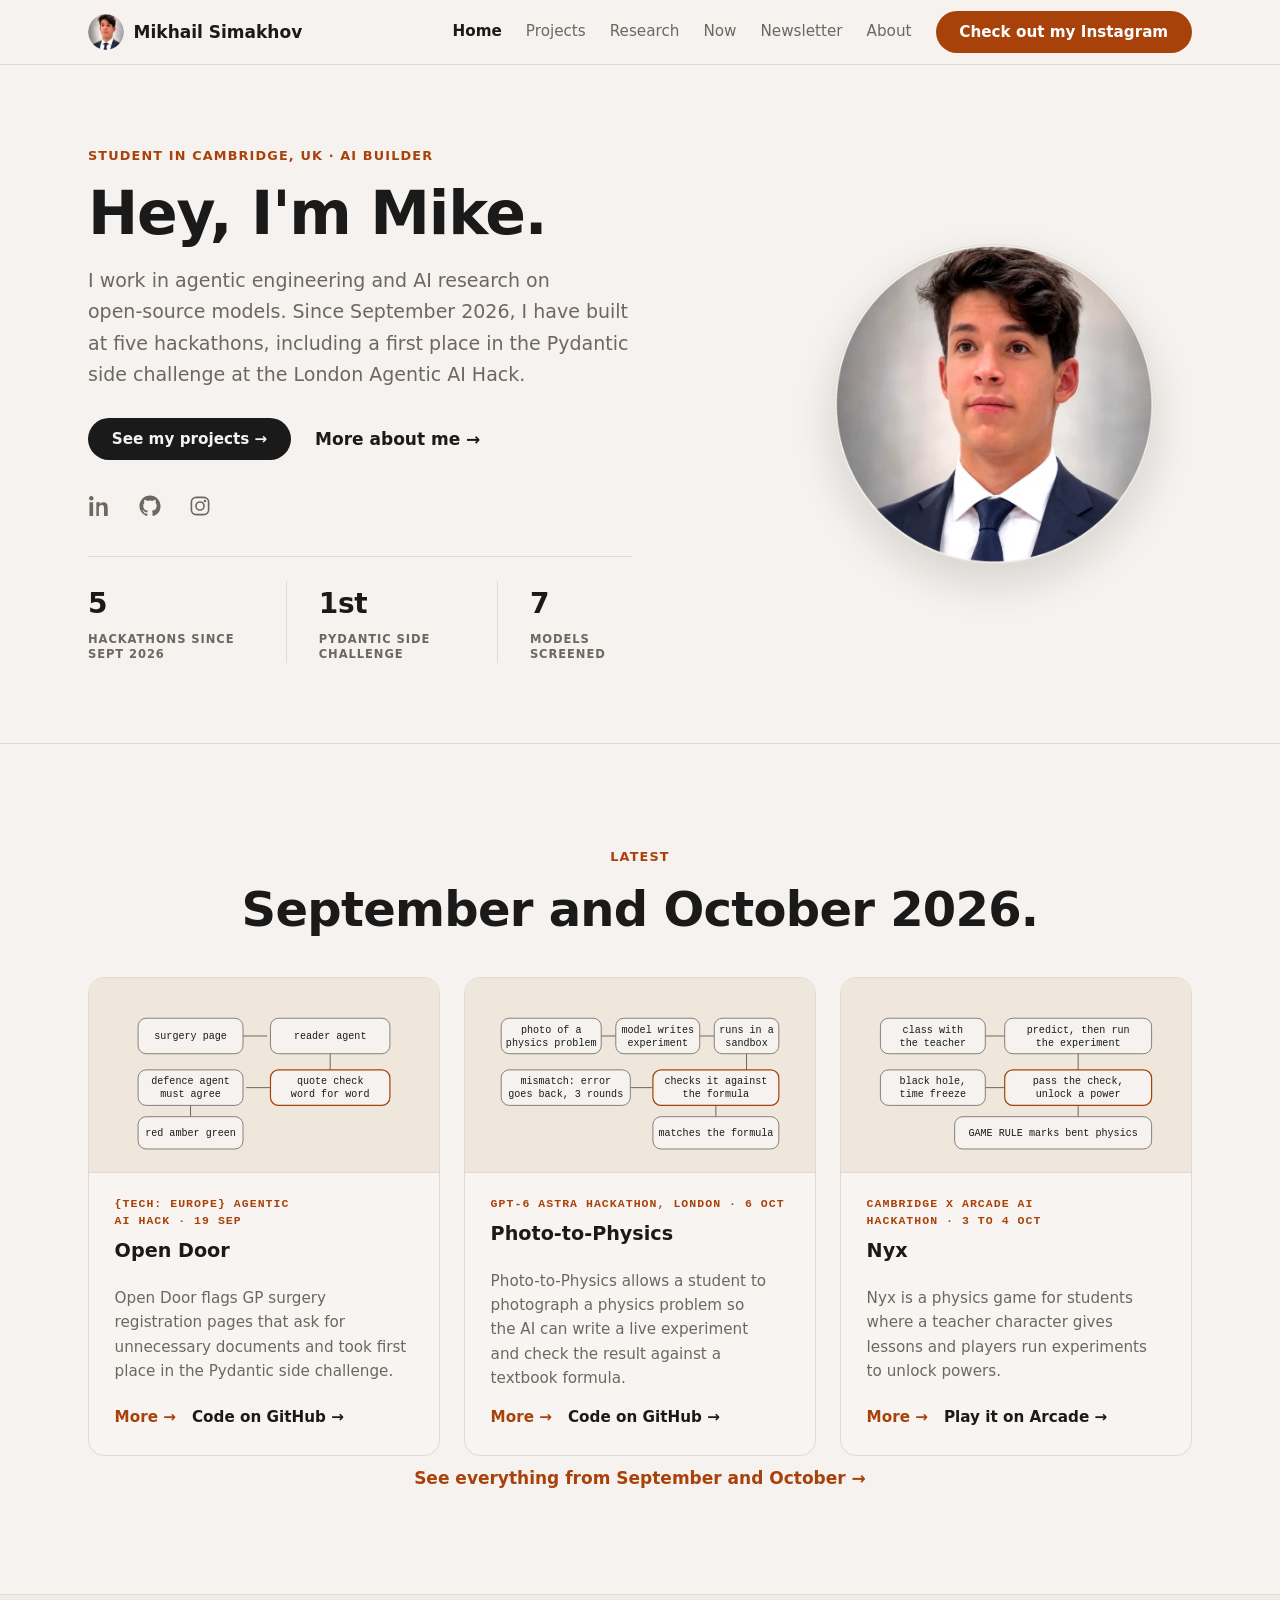
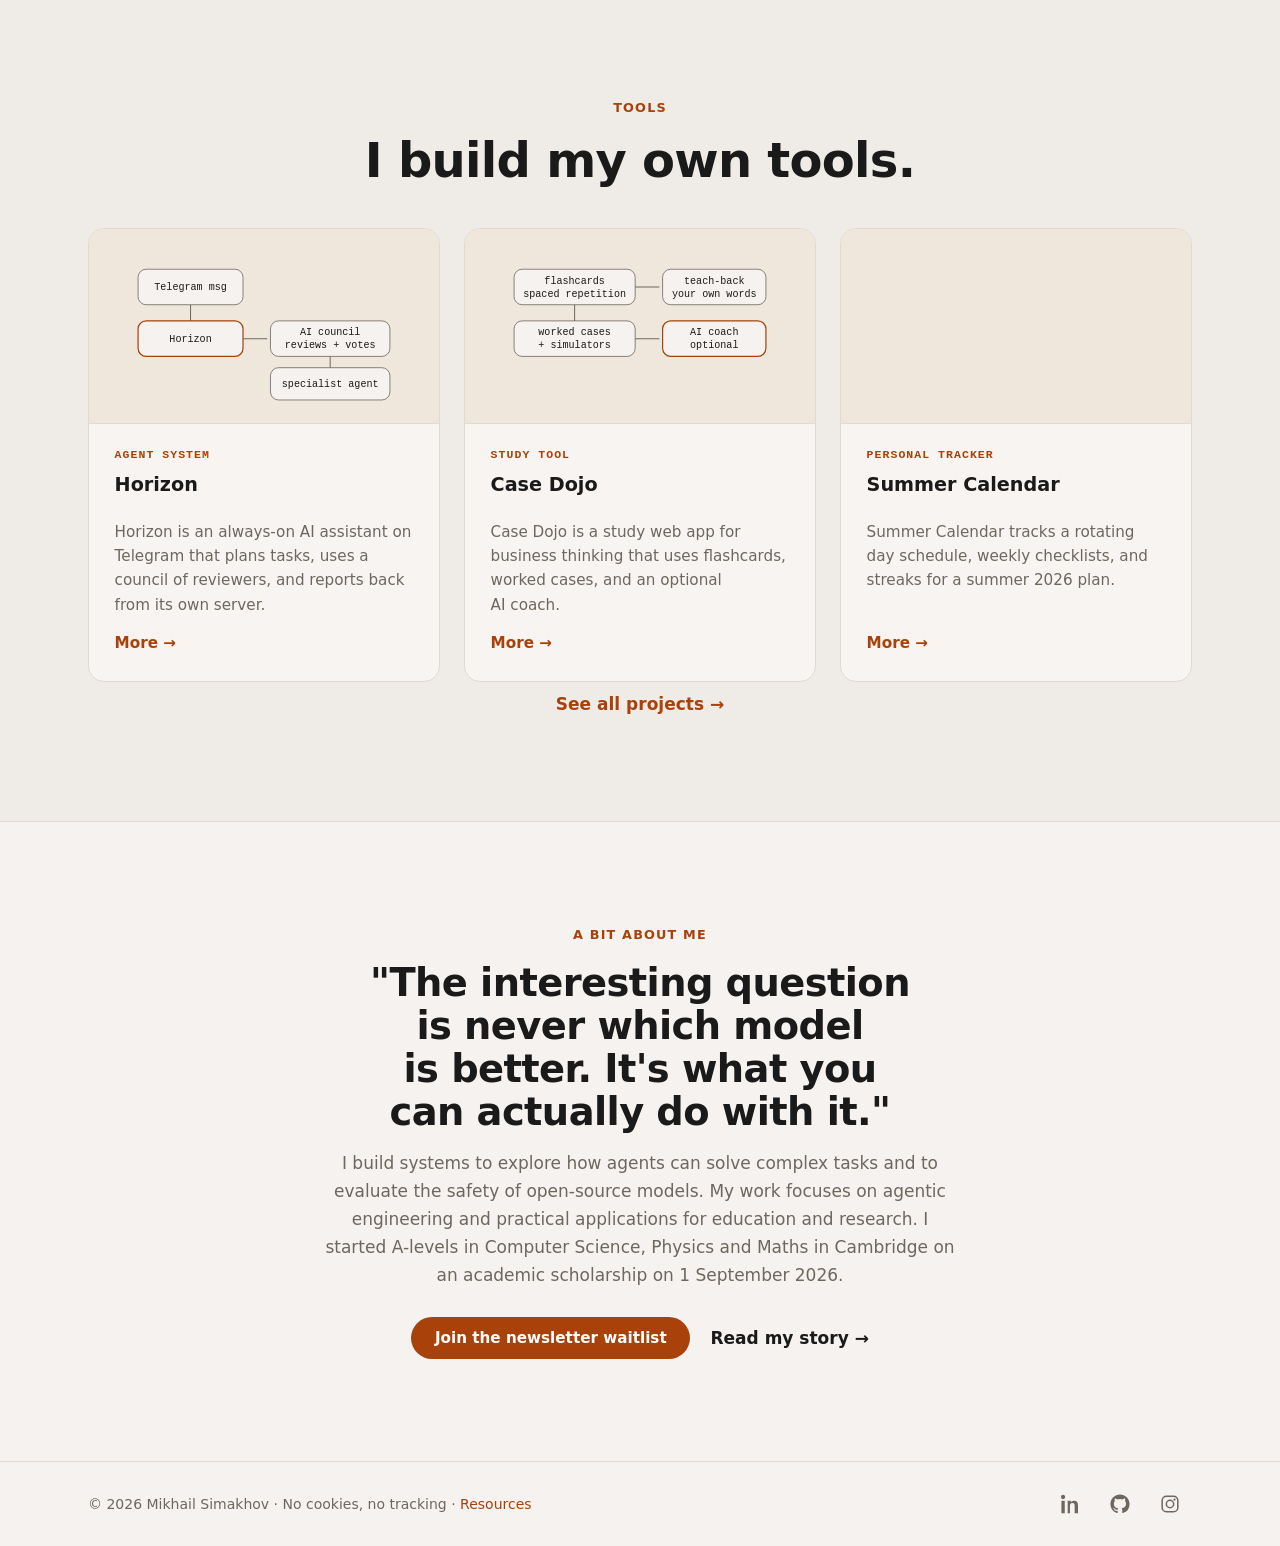
==== commit d467abab: "Plain wording fixes: research page titles and diagram, Now page dates and Nyx, meta descriptions, Fa" ====
--- a/index.html
+++ b/index.html
@@ -160,7 +160,7 @@
             <path class="d-arrow" d="M196 116h-28"/>
             <g class="d-node"><rect x="8" y="94" width="160" height="44" rx="10"/><text x="88" y="112">mismatch: error</text><text x="88" y="128">goes back, 3 rounds</text></g>
             <path class="d-arrow" d="M274 138v14"/>
-            <g class="d-node"><rect x="196" y="152" width="156" height="40" rx="10"/><text x="274" y="176">match within 2%</text></g>
+            <g class="d-node"><rect x="196" y="152" width="156" height="40" rx="10"/><text x="274" y="176">matches the formula</text></g>
           </svg>
         </div>
         <div class="pbody">
@@ -173,7 +173,7 @@
       <article class="card pcard">
         <div class="pimg" aria-hidden="true">
           <svg viewBox="0 0 360 200" xmlns="http://www.w3.org/2000/svg">
-            <g class="d-node"><rect x="12" y="30" width="130" height="44" rx="10"/><text x="77" y="48">class with</text><text x="77" y="64">Professor Ada</text></g>
+            <g class="d-node"><rect x="12" y="30" width="130" height="44" rx="10"/><text x="77" y="48">class with</text><text x="77" y="64">the teacher</text></g>
             <path class="d-arrow" d="M142 52h24"/>
             <g class="d-node"><rect x="166" y="30" width="182" height="44" rx="10"/><text x="257" y="48">predict, then run</text><text x="257" y="64">the experiment</text></g>
             <path class="d-arrow" d="M257 74v20"/>
